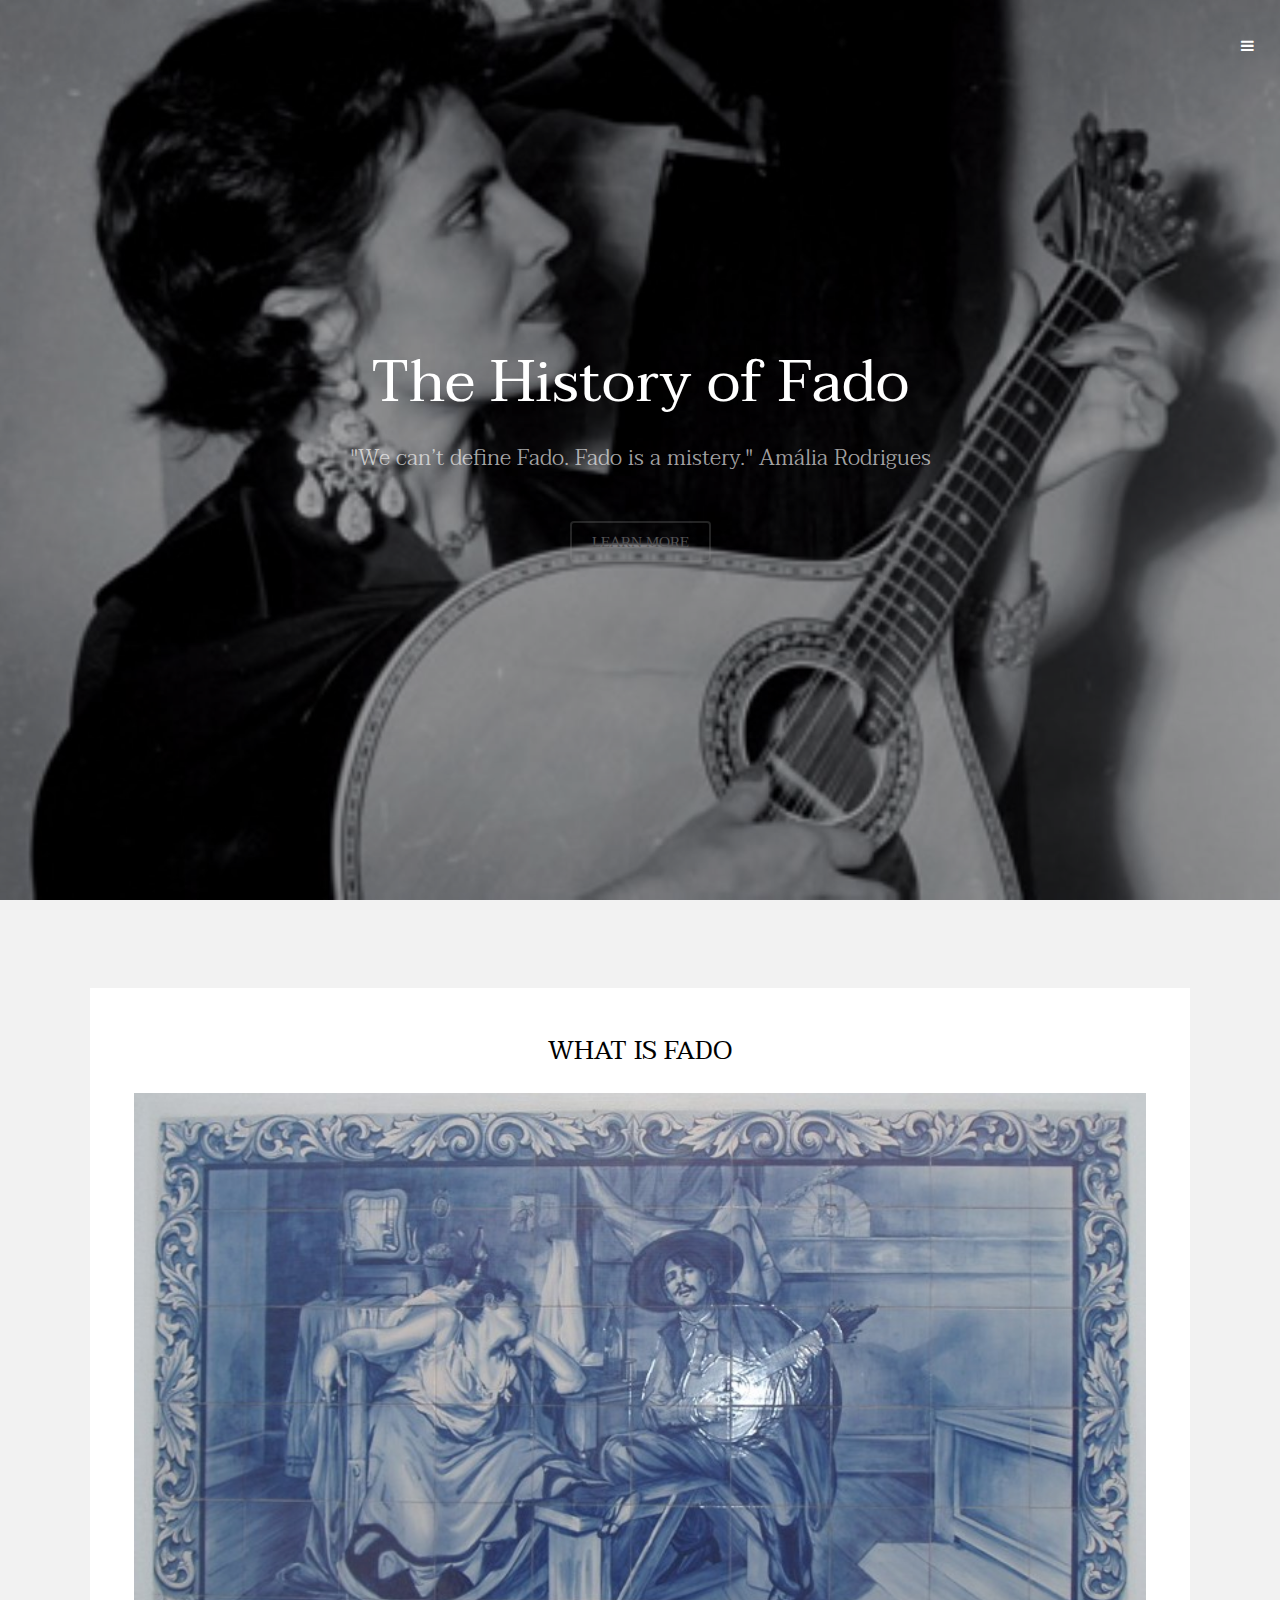
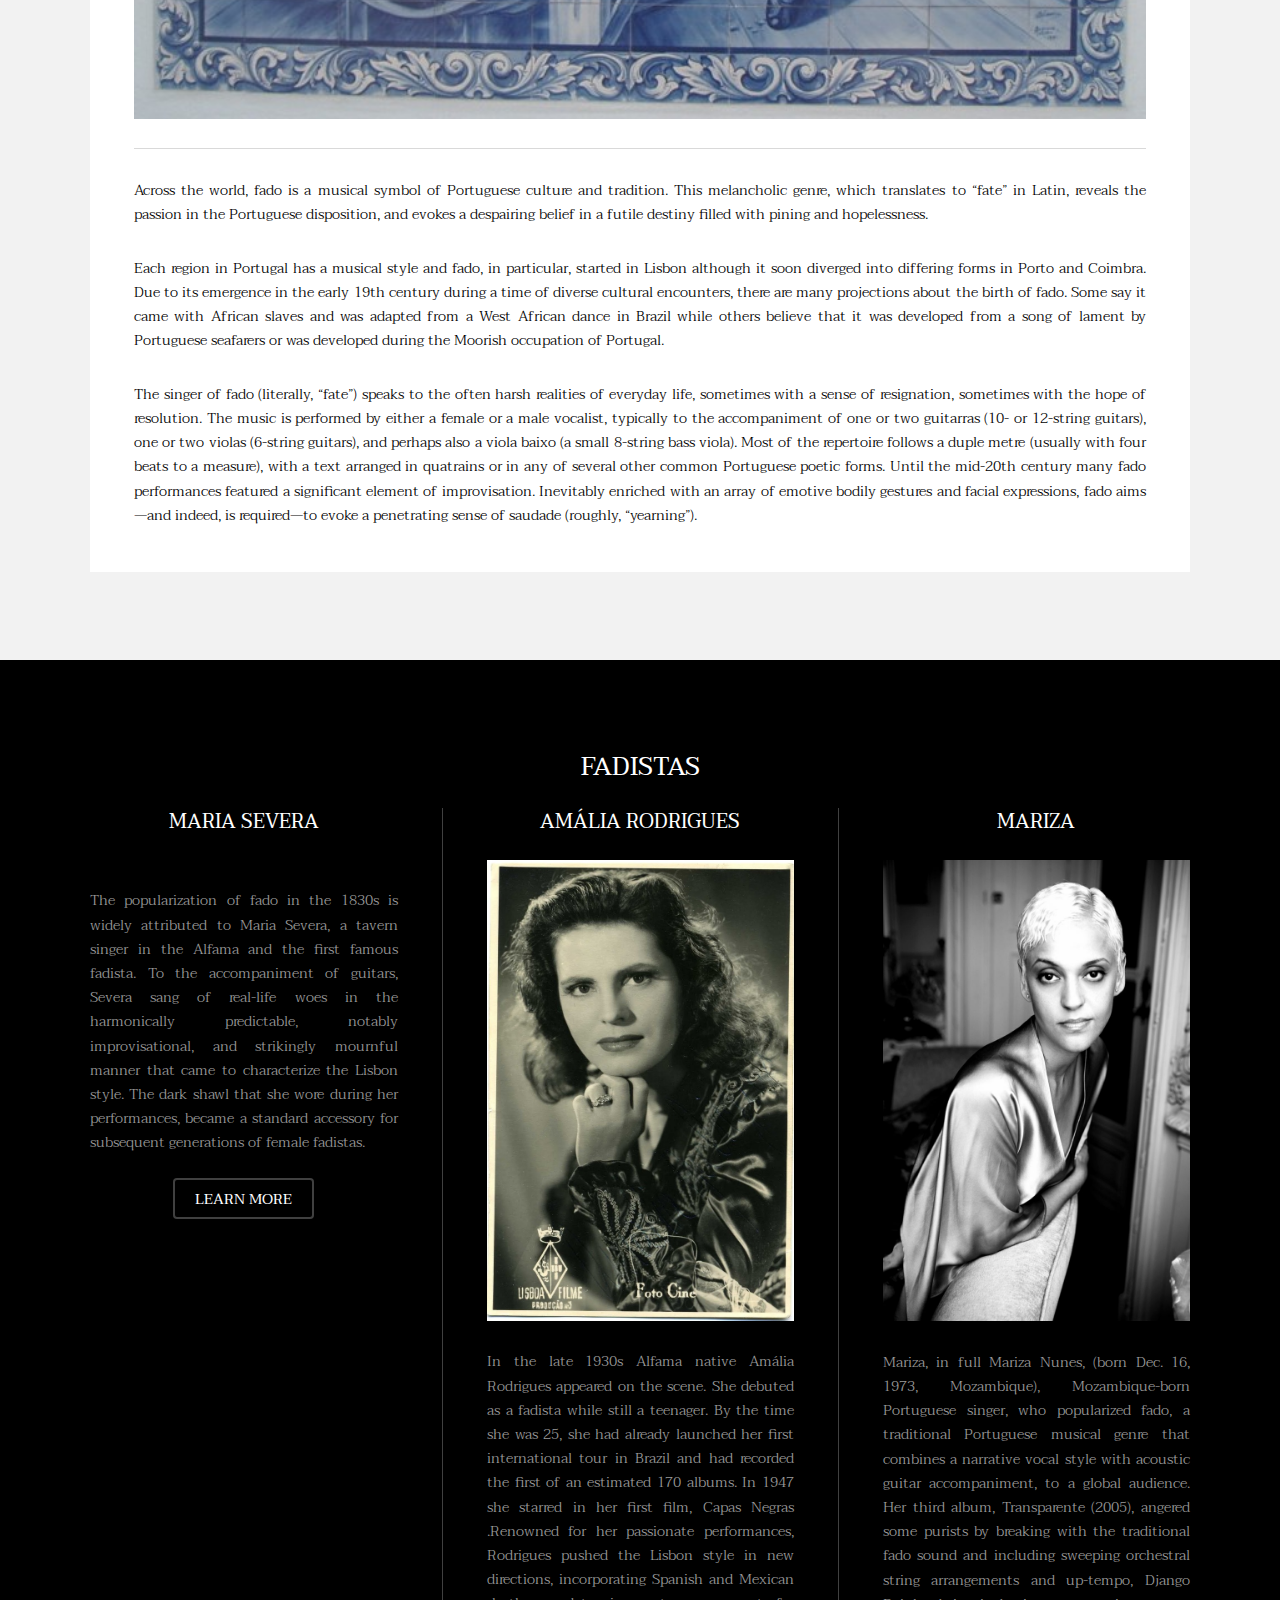
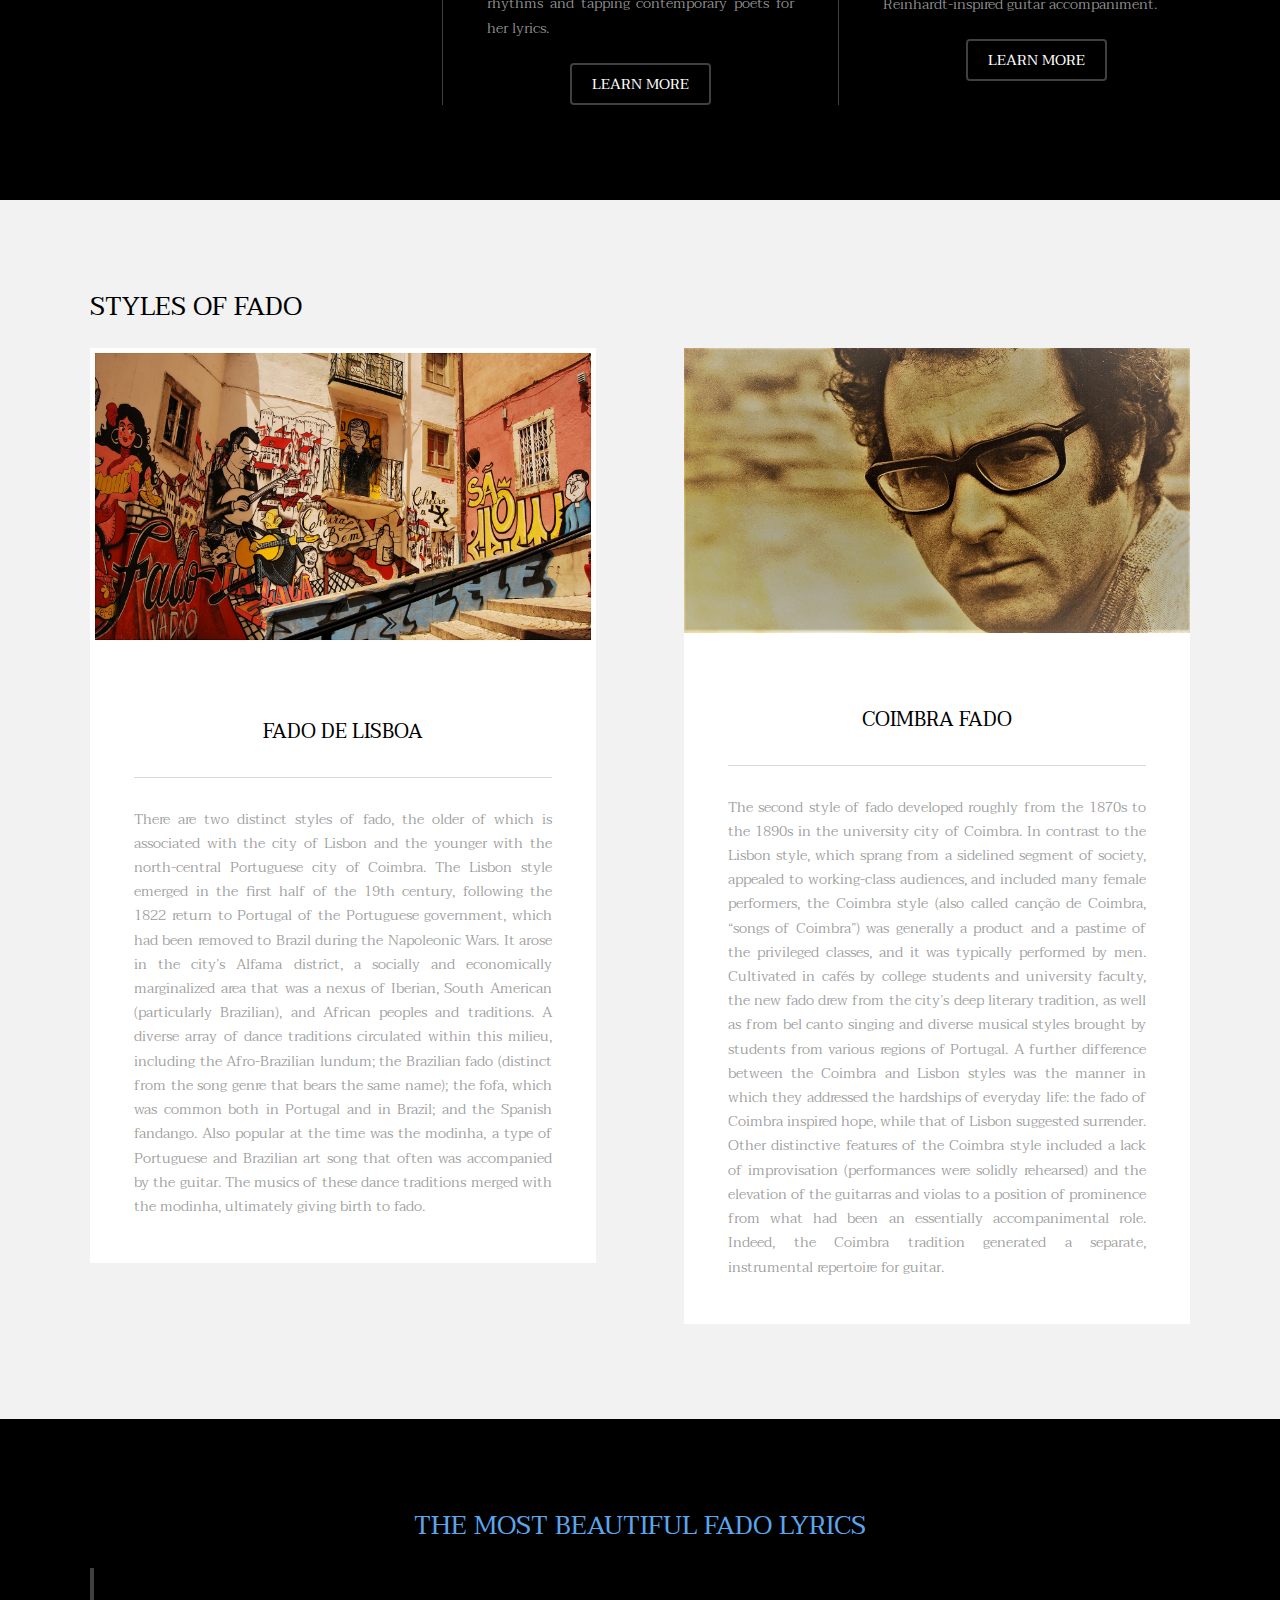
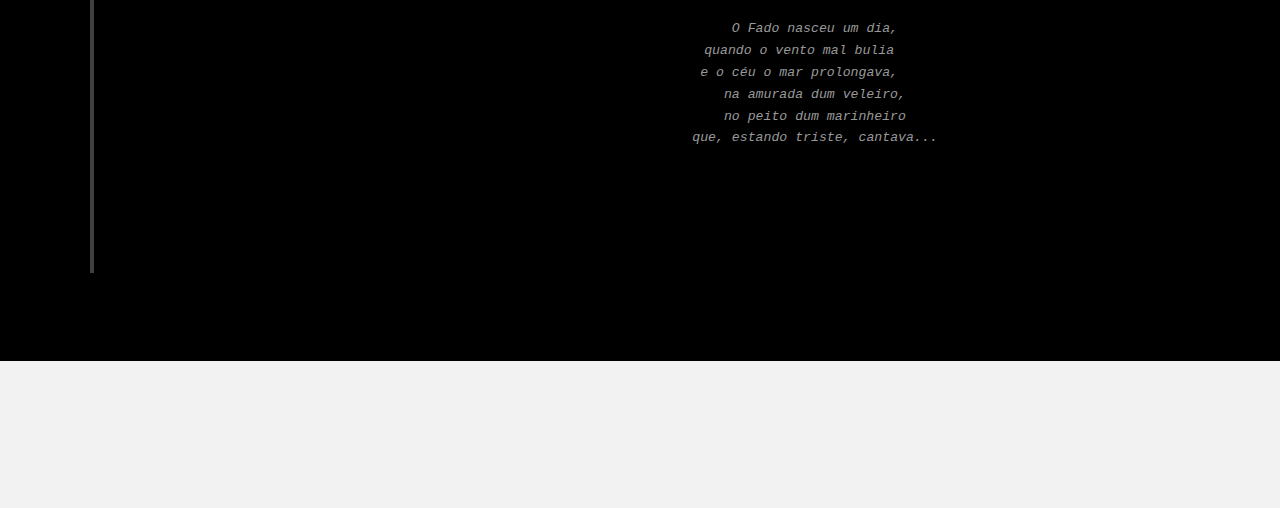
==== index.html @ ec0992b9 "prvi komit" ====
<!DOCTYPE HTML>
<!--
	Transitive by TEMPLATED
	templated.co @templatedco
	Released for free under the Creative Commons Attribution 3.0 license (templated.co/license)
-->
<html>

<head>
	<title>FADO</title>
	<meta charset="utf-8" />
	<meta name="viewport" content="width=device-width, initial-scale=1" />
	<link rel="stylesheet" href="assets/css/main.css" />
</head>

<body>

	<!-- Header -->
	<header id="header" class="alt">

		<a href="#menu" class="toggle">
			<span>Menu</span>
		</a>
	</header>

	<!-- Nav -->
	<nav id="menu">
		<ul class="links">
			<li>
				<a href="index.html">Home</a>
				<ul>
					<li>
						<a href="#one">What is Fado</a>
					</li>
					<li>
						<a href="#two">Fadistas</a>
					</li>
					<li>
						<a href="#three">Styles of Fado</a>
					</li>
					<li>
						<a href="#four">Fado lyrics</a>
					</li>
				</ul>
			</li>
			<li>
				<a href="generic.html">Fado Museum</a>
			</li>
			<li>
				<a href="elements.html">Films about fado</a>
			</li>
		</ul>
	</nav>

	<!-- Banner -->
	<!--
			To use a video as your background, set data-video to the name of your video without
			its extension (eg. images/banner). Your video must be available in both .mp4 and .webm
			formats to work correctly.
		-->
	<section id="banner" data-video="images/fado">
		<div class="inner">
			<h1>The History of Fado</h1>
			<p>"We can’t define Fado. Fado is a mistery." Amália Rodrigues
				<br />
			</p>
			<a href="#one" class="button alt">Learn More</a>
		</div>
	</section>

	<!-- One -->
	<section id="one" class="wrapper style2">
		<div class="inner">
			<div>
				<div class="box">

					<div class="content">
						<header class="align-center">
							<h2>What is fado</h2>

							<div class="image fit">
								<img src="images/plocica2.jpg" alt="" />
							</div>

						</header>
						<hr />
						<font color="black">
							<p align="justify"> Across the world, fado is a musical symbol of Portuguese culture and tradition. This melancholic genre, which translates
								to “fate” in Latin, reveals the passion in the Portuguese disposition, and evokes a despairing belief in a futile
								destiny filled with pining and hopelessness.</p>
							<p align="justify">Each region in Portugal has a musical style and fado, in particular, started in Lisbon although it soon diverged into
								differing forms in Porto and Coimbra. Due to its emergence in the early 19th century during a time of diverse cultural
								encounters, there are many projections about the birth of fado. Some say it came with African slaves and was adapted
								from a West African dance in Brazil while others believe that it was developed from a song of lament by Portuguese
								seafarers or was developed during the Moorish occupation of Portugal.</p>
							<p align="justify">The singer of fado (literally, “fate”) speaks to the often harsh realities of everyday life, sometimes with a sense
								of resignation, sometimes with the hope of resolution. The music is performed by either a female or a male vocalist,
								typically to the accompaniment of one or two guitarras (10- or 12-string guitars), one or two violas (6-string guitars),
								and perhaps also a viola baixo (a small 8-string bass viola). Most of the repertoire follows a duple metre (usually
								with four beats to a measure), with a text arranged in quatrains or in any of several other common Portuguese poetic
								forms. Until the mid-20th century many fado performances featured a significant element of improvisation. Inevitably
								enriched with an array of emotive bodily gestures and facial expressions, fado aims—and indeed, is required—to evoke
								a penetrating sense of saudade (roughly, “yearning”).</p>
						</font>
					</div>
				</div>
			</div>
		</div>
	</section>

	<!-- Two -->
	<section id="two" class="wrapper style3">
		<div class="inner">
			<header class="align-center">
				<div>
					<h2>Fadistas</h2>
				</div>
				<div id="flexgrid">


					<div>
						<header>
							<h3>Maria Severa</h3>
						</header>
						<div class="image fit">
							<img src="images/severa2.jpg" alt="" />
						</div>

						<p align="justify">The popularization of fado in the 1830s is widely attributed to Maria Severa, a tavern singer in the Alfama and the
							first famous fadista. To the accompaniment of guitars, Severa sang of real-life woes in the harmonically predictable,
							notably improvisational, and strikingly mournful manner that came to characterize the Lisbon style. The dark shawl
							that she wore during her performances, became a standard accessory for subsequent generations of female fadistas.</p>

						<ul class="actions">
							<li>
								<a href="https://en.wikipedia.org/wiki/Maria_Severa_Onofriana" class="button alt">Learn More</a>
							</li>
						</ul>
					</div>
					<div>
						<header>
							<h3>Amália Rodrigues</h3>
						</header>
						<div class="image fit">
							<img src="images/amalia2.jpg" alt="" />
						</div>
						<p align="justify"> In the late 1930s Alfama native Amália Rodrigues appeared on the scene. She debuted as a fadista while still a teenager.
							By the time she was 25, she had already launched her first international tour in Brazil and had recorded the first
							of an estimated 170 albums. In 1947 she starred in her first film, Capas Negras .Renowned for her passionate performances,
							Rodrigues pushed the Lisbon style in new directions, incorporating Spanish and Mexican rhythms and tapping contemporary
							poets for her lyrics. </p>
						<ul class="actions">
							<li>
								<a href="https://www.britannica.com/biography/Amalia-da-Piedade-Rebordao-Rodrigues" class="button alt">Learn More</a>
							</li>
						</ul>
					</div>
					<div>
						<header>
							<h3>Mariza</h3>
						</header>
						<div class="image fit">
							<img src="images/mariza4.jpg" alt="" />
						</div>
						<p align="justify">Mariza, in full Mariza Nunes, (born Dec. 16, 1973, Mozambique), Mozambique-born Portuguese singer, who popularized
							fado, a traditional Portuguese musical genre that combines a narrative vocal style with acoustic guitar accompaniment,
							to a global audience. Her third album, Transparente (2005), angered some purists by breaking with the traditional
							fado sound and including sweeping orchestral string arrangements and up-tempo, Django Reinhardt-inspired guitar accompaniment.
						</p>
						<ul class="actions">
							<li>
								<a href="https://www.britannica.com/biography/Mariza#ref961884" class="button alt">Learn More</a>
							</li>
						</ul>
					</div>
				</div>
		</div>
	</section>

	<!-- Three -->
	<section id="three" class="wrapper style2">
		<div class="inner">
				<header class="align-left">
						<div>
							<h2>Styles of Fado</h2>
						</div>
			<div class="grid-style">
					
				<div>
					<div class="box">
						<div class="image fit">
							<img src="images/alfama.jpg" alt="" />
						</div>
						<div class="content">
							<header class="align-center">
								<h3>Fado de Lisboa</h3>

							</header>
							<hr />
							<font color="black">
								<p align="justify"> There are two distinct styles of fado, the older of which is associated with the city of Lisbon and the younger with
									the north-central Portuguese city of Coimbra. The Lisbon style emerged in the first half of the 19th century, following
									the 1822 return to Portugal of the Portuguese government, which had been removed to Brazil during the Napoleonic
									Wars. It arose in the city’s Alfama district, a socially and economically marginalized area that was a nexus of
									Iberian, South American (particularly Brazilian), and African peoples and traditions. A diverse array of dance traditions
									circulated within this milieu, including the Afro-Brazilian lundum; the Brazilian fado (distinct from the song genre
									that bears the same name); the fofa, which was common both in Portugal and in Brazil; and the Spanish fandango.
									Also popular at the time was the modinha, a type of Portuguese and Brazilian art song that often was accompanied
									by the guitar. The musics of these dance traditions merged with the modinha, ultimately giving birth to fado.</p>
							</font>
						</div>
					</div>
				</div>

				<div>
					<div class="box">
						<div class="image fit">
							<img src="images/zeca.jpg" alt="" />
						</div>
						<div class="content">
							<header class="align-center">
								<h3>Coimbra fado</h3>

							</header>
							<hr />
							<font color="black">
								<p align="justify"> The second style of fado developed roughly from the 1870s to the 1890s in the university city of Coimbra. In contrast
									to the Lisbon style, which sprang from a sidelined segment of society, appealed to working-class audiences, and
									included many female performers, the Coimbra style (also called canção de Coimbra, “songs of Coimbra”) was generally
									a product and a pastime of the privileged classes, and it was typically performed by men. Cultivated in cafés by
									college students and university faculty, the new fado drew from the city’s deep literary tradition, as well as from
									bel canto singing and diverse musical styles brought by students from various regions of Portugal. A further difference
									between the Coimbra and Lisbon styles was the manner in which they addressed the hardships of everyday life: the
									fado of Coimbra inspired hope, while that of Lisbon suggested surrender. Other distinctive features of the Coimbra
									style included a lack of improvisation (performances were solidly rehearsed) and the elevation of the guitarras
									and violas to a position of prominence from what had been an essentially accompanimental role. Indeed, the Coimbra
									tradition generated a separate, instrumental repertoire for guitar.</p>
							</font>
						</div>
					</div>
				</div>

			</div>
		</div>
	</section>

	<!-- Four -->
	<section id="four" class="wrapper style3">
		<div class="inner">

			<header class="align-center">
				<h2>
					<a href="http://www.portaldofado.net/component/option,com_jmovies/Itemid,336/lang,en/">The most beautiful fado lyrics</a>
				</h2>
				<blockquote class="indentedverse">
					<pre>
				<p>     
					O Fado nasceu um dia,
				    quando o vento mal bulia
				    e o céu o mar prolongava,
					na amurada dum veleiro,
					no peito dum marinheiro
					que, estando triste, cantava...
				</p>
				</pre>
				</blockquote>
			</header>

		</div>
	</section>

	<!-- Footer -->
	<footer id="footer" class="wrapper">
		<div class="inner">


		</div>
	</footer>

	<!-- Scripts -->
	<script src="assets/js/jquery.min.js"></script>
	<script src="assets/js/jquery.scrolly.min.js"></script>
	<script src="assets/js/jquery.scrollex.min.js"></script>
	<script src="assets/js/skel.min.js"></script>
	<script src="assets/js/util.js"></script>
	<script src="assets/js/main.js"></script>

</body>

</html>
---- assets/css/main.css ----
@charset "UTF-8";
@import url(font-awesome.min.css);
@import url("https://fonts.googleapis.com/css?family=Taviraj:300,400,700,300i,400i,700i");

/*
	Transitive by TEMPLATED
	templated.co @templatedco
	Released for free under the Creative Commons Attribution 3.0 license (templated.co/license)
*/

/* Reset */

	html, body, div, span, applet, object, iframe, h1, h2, h3, h4, h5, h6, p, blockquote, pre, a, abbr, acronym, address, big, cite, code, del, dfn, em, img, ins, kbd, q, s, samp, small, strike, strong, sub, sup, tt, var, b, u, i, center, dl, dt, dd, ol, ul, li, fieldset, form, label, legend, table, caption, tbody, tfoot, thead, tr, th, td, article, aside, canvas, details, embed, figure, figcaption, footer, header, hgroup, menu, nav, output, ruby, section, summary, time, mark, audio, video {
		margin: 0;
		padding: 0;
		border: 0;
		font-size: 100%;
		font: inherit;
		vertical-align: baseline;
	}

	article, aside, details, figcaption, figure, footer, header, hgroup, menu, nav, section {
		display: block;
	}

	body {
		line-height: 1;
	}

	ol, ul {
		list-style: none;
	}

	blockquote, q {
		quotes: none;
	}

	blockquote:before, blockquote:after, q:before, q:after {
		content: '';
		content: none;
	}

	table {
		border-collapse: collapse;
		border-spacing: 0;
	}

	body {
		-webkit-text-size-adjust: none;
	}

/* Box Model */

	*, *:before, *:after {
		-moz-box-sizing: border-box;
		-webkit-box-sizing: border-box;
		box-sizing: border-box;
	}

/* Containers */

	.container {
		margin-left: auto;
		margin-right: auto;
	}

	.container.\31 25\25 {
		width: 100%;
		max-width: 100rem;
		min-width: 80rem;
	}

	.container.\37 5\25 {
		width: 60rem;
	}

	.container.\35 0\25 {
		width: 40rem;
	}

	.container.\32 5\25 {
		width: 20rem;
	}

	.container {
		width: 80rem;
	}

	@media screen and (max-width: 1680px) {

		.container.\31 25\25 {
			width: 100%;
			max-width: 100rem;
			min-width: 80rem;
		}

		.container.\37 5\25 {
			width: 60rem;
		}

		.container.\35 0\25 {
			width: 40rem;
		}

		.container.\32 5\25 {
			width: 20rem;
		}

		.container {
			width: 80rem;
		}

	}

	@media screen and (max-width: 1280px) {

		.container.\31 25\25 {
			width: 100%;
			max-width: 81.25rem;
			min-width: 65rem;
		}

		.container.\37 5\25 {
			width: 48.75rem;
		}

		.container.\35 0\25 {
			width: 32.5rem;
		}

		.container.\32 5\25 {
			width: 16.25rem;
		}

		.container {
			width: 65rem;
		}

	}

	@media screen and (max-width: 980px) {

		.container.\31 25\25 {
			width: 100%;
			max-width: 112.5%;
			min-width: 90%;
		}

		.container.\37 5\25 {
			width: 67.5%;
		}

		.container.\35 0\25 {
			width: 45%;
		}

		.container.\32 5\25 {
			width: 22.5%;
		}

		.container {
			width: 90%;
		}

	}

	@media screen and (max-width: 736px) {

		.container.\31 25\25 {
			width: 100%;
			max-width: 112.5%;
			min-width: 90%;
		}

		.container.\37 5\25 {
			width: 67.5%;
		}

		.container.\35 0\25 {
			width: 45%;
		}

		.container.\32 5\25 {
			width: 22.5%;
		}

		.container {
			width: 90% !important;
		}

	}

	@media screen and (max-width: 480px) {

		.container.\31 25\25 {
			width: 100%;
			max-width: 112.5%;
			min-width: 90%;
		}

		.container.\37 5\25 {
			width: 67.5%;
		}

		.container.\35 0\25 {
			width: 45%;
		}

		.container.\32 5\25 {
			width: 22.5%;
		}

		.container {
			width: 90% !important;
		}

	}

/* Grid */

	.row {
		border-bottom: solid 1px transparent;
		-moz-box-sizing: border-box;
		-webkit-box-sizing: border-box;
		box-sizing: border-box;
	}

	.row > * {
		float: left;
		-moz-box-sizing: border-box;
		-webkit-box-sizing: border-box;
		box-sizing: border-box;
	}

	.row:after, .row:before {
		content: '';
		display: block;
		clear: both;
		height: 0;
	}

	.row.uniform > * > :first-child {
		margin-top: 0;
	}

	.row.uniform > * > :last-child {
		margin-bottom: 0;
	}

	.row.\30 \25 > * {
		padding: 0 0 0 0rem;
	}

	.row.\30 \25 {
		margin: 0 0 -1px 0rem;
	}

	.row.uniform.\30 \25 > * {
		padding: 0rem 0 0 0rem;
	}

	.row.uniform.\30 \25 {
		margin: 0rem 0 -1px 0rem;
	}

	.row > * {
		padding: 0 0 0 2rem;
	}

	.row {
		margin: 0 0 -1px -2rem;
	}

	.row.uniform > * {
		padding: 2rem 0 0 2rem;
	}

	.row.uniform {
		margin: -2rem 0 -1px -2rem;
	}

	.row.\32 00\25 > * {
		padding: 0 0 0 4rem;
	}

	.row.\32 00\25 {
		margin: 0 0 -1px -4rem;
	}

	.row.uniform.\32 00\25 > * {
		padding: 4rem 0 0 4rem;
	}

	.row.uniform.\32 00\25 {
		margin: -4rem 0 -1px -4rem;
	}

	.row.\31 50\25 > * {
		padding: 0 0 0 3rem;
	}

	.row.\31 50\25 {
		margin: 0 0 -1px -3rem;
	}

	.row.uniform.\31 50\25 > * {
		padding: 3rem 0 0 3rem;
	}

	.row.uniform.\31 50\25 {
		margin: -3rem 0 -1px -3rem;
	}

	.row.\35 0\25 > * {
		padding: 0 0 0 1rem;
	}

	.row.\35 0\25 {
		margin: 0 0 -1px -1rem;
	}

	.row.uniform.\35 0\25 > * {
		padding: 1rem 0 0 1rem;
	}

	.row.uniform.\35 0\25 {
		margin: -1rem 0 -1px -1rem;
	}

	.row.\32 5\25 > * {
		padding: 0 0 0 0.5rem;
	}

	.row.\32 5\25 {
		margin: 0 0 -1px -0.5rem;
	}

	.row.uniform.\32 5\25 > * {
		padding: 0.5rem 0 0 0.5rem;
	}

	.row.uniform.\32 5\25 {
		margin: -0.5rem 0 -1px -0.5rem;
	}

	.\31 2u, .\31 2u\24 {
		width: 100%;
		clear: none;
		margin-left: 0;
	}

	.\31 1u, .\31 1u\24 {
		width: 91.6666666667%;
		clear: none;
		margin-left: 0;
	}

	.\31 0u, .\31 0u\24 {
		width: 83.3333333333%;
		clear: none;
		margin-left: 0;
	}

	.\39 u, .\39 u\24 {
		width: 75%;
		clear: none;
		margin-left: 0;
	}

	.\38 u, .\38 u\24 {
		width: 66.6666666667%;
		clear: none;
		margin-left: 0;
	}

	.\37 u, .\37 u\24 {
		width: 58.3333333333%;
		clear: none;
		margin-left: 0;
	}

	.\36 u, .\36 u\24 {
		width: 50%;
		clear: none;
		margin-left: 0;
	}

	.\35 u, .\35 u\24 {
		width: 41.6666666667%;
		clear: none;
		margin-left: 0;
	}

	.\34 u, .\34 u\24 {
		width: 33.3333333333%;
		clear: none;
		margin-left: 0;
	}

	.\33 u, .\33 u\24 {
		width: 25%;
		clear: none;
		margin-left: 0;
	}

	.\32 u, .\32 u\24 {
		width: 16.6666666667%;
		clear: none;
		margin-left: 0;
	}

	.\31 u, .\31 u\24 {
		width: 8.3333333333%;
		clear: none;
		margin-left: 0;
	}

	.\31 2u\24 + *,
	.\31 1u\24 + *,
	.\31 0u\24 + *,
	.\39 u\24 + *,
	.\38 u\24 + *,
	.\37 u\24 + *,
	.\36 u\24 + *,
	.\35 u\24 + *,
	.\34 u\24 + *,
	.\33 u\24 + *,
	.\32 u\24 + *,
	.\31 u\24 + * {
		clear: left;
	}

	.\-11u {
		margin-left: 91.66667%;
	}

	.\-10u {
		margin-left: 83.33333%;
	}

	.\-9u {
		margin-left: 75%;
	}

	.\-8u {
		margin-left: 66.66667%;
	}

	.\-7u {
		margin-left: 58.33333%;
	}

	.\-6u {
		margin-left: 50%;
	}

	.\-5u {
		margin-left: 41.66667%;
	}

	.\-4u {
		margin-left: 33.33333%;
	}

	.\-3u {
		margin-left: 25%;
	}

	.\-2u {
		margin-left: 16.66667%;
	}

	.\-1u {
		margin-left: 8.33333%;
	}

	@media screen and (max-width: 1680px) {

		.row > * {
			padding: 0 0 0 2rem;
		}

		.row {
			margin: 0 0 -1px -2rem;
		}

		.row.uniform > * {
			padding: 2rem 0 0 2rem;
		}

		.row.uniform {
			margin: -2rem 0 -1px -2rem;
		}

		.row.\32 00\25 > * {
			padding: 0 0 0 4rem;
		}

		.row.\32 00\25 {
			margin: 0 0 -1px -4rem;
		}

		.row.uniform.\32 00\25 > * {
			padding: 4rem 0 0 4rem;
		}

		.row.uniform.\32 00\25 {
			margin: -4rem 0 -1px -4rem;
		}

		.row.\31 50\25 > * {
			padding: 0 0 0 3rem;
		}

		.row.\31 50\25 {
			margin: 0 0 -1px -3rem;
		}

		.row.uniform.\31 50\25 > * {
			padding: 3rem 0 0 3rem;
		}

		.row.uniform.\31 50\25 {
			margin: -3rem 0 -1px -3rem;
		}

		.row.\35 0\25 > * {
			padding: 0 0 0 1rem;
		}

		.row.\35 0\25 {
			margin: 0 0 -1px -1rem;
		}

		.row.uniform.\35 0\25 > * {
			padding: 1rem 0 0 1rem;
		}

		.row.uniform.\35 0\25 {
			margin: -1rem 0 -1px -1rem;
		}

		.row.\32 5\25 > * {
			padding: 0 0 0 0.5rem;
		}

		.row.\32 5\25 {
			margin: 0 0 -1px -0.5rem;
		}

		.row.uniform.\32 5\25 > * {
			padding: 0.5rem 0 0 0.5rem;
		}

		.row.uniform.\32 5\25 {
			margin: -0.5rem 0 -1px -0.5rem;
		}

		.\31 2u\28xlarge\29, .\31 2u\24\28xlarge\29 {
			width: 100%;
			clear: none;
			margin-left: 0;
		}

		.\31 1u\28xlarge\29, .\31 1u\24\28xlarge\29 {
			width: 91.6666666667%;
			clear: none;
			margin-left: 0;
		}

		.\31 0u\28xlarge\29, .\31 0u\24\28xlarge\29 {
			width: 83.3333333333%;
			clear: none;
			margin-left: 0;
		}

		.\39 u\28xlarge\29, .\39 u\24\28xlarge\29 {
			width: 75%;
			clear: none;
			margin-left: 0;
		}

		.\38 u\28xlarge\29, .\38 u\24\28xlarge\29 {
			width: 66.6666666667%;
			clear: none;
			margin-left: 0;
		}

		.\37 u\28xlarge\29, .\37 u\24\28xlarge\29 {
			width: 58.3333333333%;
			clear: none;
			margin-left: 0;
		}

		.\36 u\28xlarge\29, .\36 u\24\28xlarge\29 {
			width: 50%;
			clear: none;
			margin-left: 0;
		}

		.\35 u\28xlarge\29, .\35 u\24\28xlarge\29 {
			width: 41.6666666667%;
			clear: none;
			margin-left: 0;
		}

		.\34 u\28xlarge\29, .\34 u\24\28xlarge\29 {
			width: 33.3333333333%;
			clear: none;
			margin-left: 0;
		}

		.\33 u\28xlarge\29, .\33 u\24\28xlarge\29 {
			width: 25%;
			clear: none;
			margin-left: 0;
		}

		.\32 u\28xlarge\29, .\32 u\24\28xlarge\29 {
			width: 16.6666666667%;
			clear: none;
			margin-left: 0;
		}

		.\31 u\28xlarge\29, .\31 u\24\28xlarge\29 {
			width: 8.3333333333%;
			clear: none;
			margin-left: 0;
		}

		.\31 2u\24\28xlarge\29 + *,
		.\31 1u\24\28xlarge\29 + *,
		.\31 0u\24\28xlarge\29 + *,
		.\39 u\24\28xlarge\29 + *,
		.\38 u\24\28xlarge\29 + *,
		.\37 u\24\28xlarge\29 + *,
		.\36 u\24\28xlarge\29 + *,
		.\35 u\24\28xlarge\29 + *,
		.\34 u\24\28xlarge\29 + *,
		.\33 u\24\28xlarge\29 + *,
		.\32 u\24\28xlarge\29 + *,
		.\31 u\24\28xlarge\29 + * {
			clear: left;
		}

		.\-11u\28xlarge\29 {
			margin-left: 91.66667%;
		}

		.\-10u\28xlarge\29 {
			margin-left: 83.33333%;
		}

		.\-9u\28xlarge\29 {
			margin-left: 75%;
		}

		.\-8u\28xlarge\29 {
			margin-left: 66.66667%;
		}

		.\-7u\28xlarge\29 {
			margin-left: 58.33333%;
		}

		.\-6u\28xlarge\29 {
			margin-left: 50%;
		}

		.\-5u\28xlarge\29 {
			margin-left: 41.66667%;
		}

		.\-4u\28xlarge\29 {
			margin-left: 33.33333%;
		}

		.\-3u\28xlarge\29 {
			margin-left: 25%;
		}

		.\-2u\28xlarge\29 {
			margin-left: 16.66667%;
		}

		.\-1u\28xlarge\29 {
			margin-left: 8.33333%;
		}

	}

	@media screen and (max-width: 1280px) {

		.row > * {
			padding: 0 0 0 1.5rem;
		}

		.row {
			margin: 0 0 -1px -1.5rem;
		}

		.row.uniform > * {
			padding: 1.5rem 0 0 1.5rem;
		}

		.row.uniform {
			margin: -1.5rem 0 -1px -1.5rem;
		}

		.row.\32 00\25 > * {
			padding: 0 0 0 3rem;
		}

		.row.\32 00\25 {
			margin: 0 0 -1px -3rem;
		}

		.row.uniform.\32 00\25 > * {
			padding: 3rem 0 0 3rem;
		}

		.row.uniform.\32 00\25 {
			margin: -3rem 0 -1px -3rem;
		}

		.row.\31 50\25 > * {
			padding: 0 0 0 2.25rem;
		}

		.row.\31 50\25 {
			margin: 0 0 -1px -2.25rem;
		}

		.row.uniform.\31 50\25 > * {
			padding: 2.25rem 0 0 2.25rem;
		}

		.row.uniform.\31 50\25 {
			margin: -2.25rem 0 -1px -2.25rem;
		}

		.row.\35 0\25 > * {
			padding: 0 0 0 0.75rem;
		}

		.row.\35 0\25 {
			margin: 0 0 -1px -0.75rem;
		}

		.row.uniform.\35 0\25 > * {
			padding: 0.75rem 0 0 0.75rem;
		}

		.row.uniform.\35 0\25 {
			margin: -0.75rem 0 -1px -0.75rem;
		}

		.row.\32 5\25 > * {
			padding: 0 0 0 0.375rem;
		}

		.row.\32 5\25 {
			margin: 0 0 -1px -0.375rem;
		}

		.row.uniform.\32 5\25 > * {
			padding: 0.375rem 0 0 0.375rem;
		}

		.row.uniform.\32 5\25 {
			margin: -0.375rem 0 -1px -0.375rem;
		}

		.\31 2u\28large\29, .\31 2u\24\28large\29 {
			width: 100%;
			clear: none;
			margin-left: 0;
		}

		.\31 1u\28large\29, .\31 1u\24\28large\29 {
			width: 91.6666666667%;
			clear: none;
			margin-left: 0;
		}

		.\31 0u\28large\29, .\31 0u\24\28large\29 {
			width: 83.3333333333%;
			clear: none;
			margin-left: 0;
		}

		.\39 u\28large\29, .\39 u\24\28large\29 {
			width: 75%;
			clear: none;
			margin-left: 0;
		}

		.\38 u\28large\29, .\38 u\24\28large\29 {
			width: 66.6666666667%;
			clear: none;
			margin-left: 0;
		}

		.\37 u\28large\29, .\37 u\24\28large\29 {
			width: 58.3333333333%;
			clear: none;
			margin-left: 0;
		}

		.\36 u\28large\29, .\36 u\24\28large\29 {
			width: 50%;
			clear: none;
			margin-left: 0;
		}

		.\35 u\28large\29, .\35 u\24\28large\29 {
			width: 41.6666666667%;
			clear: none;
			margin-left: 0;
		}

		.\34 u\28large\29, .\34 u\24\28large\29 {
			width: 33.3333333333%;
			clear: none;
			margin-left: 0;
		}

		.\33 u\28large\29, .\33 u\24\28large\29 {
			width: 25%;
			clear: none;
			margin-left: 0;
		}

		.\32 u\28large\29, .\32 u\24\28large\29 {
			width: 16.6666666667%;
			clear: none;
			margin-left: 0;
		}

		.\31 u\28large\29, .\31 u\24\28large\29 {
			width: 8.3333333333%;
			clear: none;
			margin-left: 0;
		}

		.\31 2u\24\28large\29 + *,
		.\31 1u\24\28large\29 + *,
		.\31 0u\24\28large\29 + *,
		.\39 u\24\28large\29 + *,
		.\38 u\24\28large\29 + *,
		.\37 u\24\28large\29 + *,
		.\36 u\24\28large\29 + *,
		.\35 u\24\28large\29 + *,
		.\34 u\24\28large\29 + *,
		.\33 u\24\28large\29 + *,
		.\32 u\24\28large\29 + *,
		.\31 u\24\28large\29 + * {
			clear: left;
		}

		.\-11u\28large\29 {
			margin-left: 91.66667%;
		}

		.\-10u\28large\29 {
			margin-left: 83.33333%;
		}

		.\-9u\28large\29 {
			margin-left: 75%;
		}

		.\-8u\28large\29 {
			margin-left: 66.66667%;
		}

		.\-7u\28large\29 {
			margin-left: 58.33333%;
		}

		.\-6u\28large\29 {
			margin-left: 50%;
		}

		.\-5u\28large\29 {
			margin-left: 41.66667%;
		}

		.\-4u\28large\29 {
			margin-left: 33.33333%;
		}

		.\-3u\28large\29 {
			margin-left: 25%;
		}

		.\-2u\28large\29 {
			margin-left: 16.66667%;
		}

		.\-1u\28large\29 {
			margin-left: 8.33333%;
		}

	}

	@media screen and (max-width: 980px) {

		.row > * {
			padding: 0 0 0 1.5rem;
		}

		.row {
			margin: 0 0 -1px -1.5rem;
		}

		.row.uniform > * {
			padding: 1.5rem 0 0 1.5rem;
		}

		.row.uniform {
			margin: -1.5rem 0 -1px -1.5rem;
		}

		.row.\32 00\25 > * {
			padding: 0 0 0 3rem;
		}

		.row.\32 00\25 {
			margin: 0 0 -1px -3rem;
		}

		.row.uniform.\32 00\25 > * {
			padding: 3rem 0 0 3rem;
		}

		.row.uniform.\32 00\25 {
			margin: -3rem 0 -1px -3rem;
		}

		.row.\31 50\25 > * {
			padding: 0 0 0 2.25rem;
		}

		.row.\31 50\25 {
			margin: 0 0 -1px -2.25rem;
		}

		.row.uniform.\31 50\25 > * {
			padding: 2.25rem 0 0 2.25rem;
		}

		.row.uniform.\31 50\25 {
			margin: -2.25rem 0 -1px -2.25rem;
		}

		.row.\35 0\25 > * {
			padding: 0 0 0 0.75rem;
		}

		.row.\35 0\25 {
			margin: 0 0 -1px -0.75rem;
		}

		.row.uniform.\35 0\25 > * {
			padding: 0.75rem 0 0 0.75rem;
		}

		.row.uniform.\35 0\25 {
			margin: -0.75rem 0 -1px -0.75rem;
		}

		.row.\32 5\25 > * {
			padding: 0 0 0 0.375rem;
		}

		.row.\32 5\25 {
			margin: 0 0 -1px -0.375rem;
		}

		.row.uniform.\32 5\25 > * {
			padding: 0.375rem 0 0 0.375rem;
		}

		.row.uniform.\32 5\25 {
			margin: -0.375rem 0 -1px -0.375rem;
		}

		.\31 2u\28medium\29, .\31 2u\24\28medium\29 {
			width: 100%;
			clear: none;
			margin-left: 0;
		}

		.\31 1u\28medium\29, .\31 1u\24\28medium\29 {
			width: 91.6666666667%;
			clear: none;
			margin-left: 0;
		}

		.\31 0u\28medium\29, .\31 0u\24\28medium\29 {
			width: 83.3333333333%;
			clear: none;
			margin-left: 0;
		}

		.\39 u\28medium\29, .\39 u\24\28medium\29 {
			width: 75%;
			clear: none;
			margin-left: 0;
		}

		.\38 u\28medium\29, .\38 u\24\28medium\29 {
			width: 66.6666666667%;
			clear: none;
			margin-left: 0;
		}

		.\37 u\28medium\29, .\37 u\24\28medium\29 {
			width: 58.3333333333%;
			clear: none;
			margin-left: 0;
		}

		.\36 u\28medium\29, .\36 u\24\28medium\29 {
			width: 50%;
			clear: none;
			margin-left: 0;
		}

		.\35 u\28medium\29, .\35 u\24\28medium\29 {
			width: 41.6666666667%;
			clear: none;
			margin-left: 0;
		}

		.\34 u\28medium\29, .\34 u\24\28medium\29 {
			width: 33.3333333333%;
			clear: none;
			margin-left: 0;
		}

		.\33 u\28medium\29, .\33 u\24\28medium\29 {
			width: 25%;
			clear: none;
			margin-left: 0;
		}

		.\32 u\28medium\29, .\32 u\24\28medium\29 {
			width: 16.6666666667%;
			clear: none;
			margin-left: 0;
		}

		.\31 u\28medium\29, .\31 u\24\28medium\29 {
			width: 8.3333333333%;
			clear: none;
			margin-left: 0;
		}

		.\31 2u\24\28medium\29 + *,
		.\31 1u\24\28medium\29 + *,
		.\31 0u\24\28medium\29 + *,
		.\39 u\24\28medium\29 + *,
		.\38 u\24\28medium\29 + *,
		.\37 u\24\28medium\29 + *,
		.\36 u\24\28medium\29 + *,
		.\35 u\24\28medium\29 + *,
		.\34 u\24\28medium\29 + *,
		.\33 u\24\28medium\29 + *,
		.\32 u\24\28medium\29 + *,
		.\31 u\24\28medium\29 + * {
			clear: left;
		}

		.\-11u\28medium\29 {
			margin-left: 91.66667%;
		}

		.\-10u\28medium\29 {
			margin-left: 83.33333%;
		}

		.\-9u\28medium\29 {
			margin-left: 75%;
		}

		.\-8u\28medium\29 {
			margin-left: 66.66667%;
		}

		.\-7u\28medium\29 {
			margin-left: 58.33333%;
		}

		.\-6u\28medium\29 {
			margin-left: 50%;
		}

		.\-5u\28medium\29 {
			margin-left: 41.66667%;
		}

		.\-4u\28medium\29 {
			margin-left: 33.33333%;
		}

		.\-3u\28medium\29 {
			margin-left: 25%;
		}

		.\-2u\28medium\29 {
			margin-left: 16.66667%;
		}

		.\-1u\28medium\29 {
			margin-left: 8.33333%;
		}

	}

	@media screen and (max-width: 736px) {

		.row > * {
			padding: 0 0 0 1.25rem;
		}

		.row {
			margin: 0 0 -1px -1.25rem;
		}

		.row.uniform > * {
			padding: 1.25rem 0 0 1.25rem;
		}

		.row.uniform {
			margin: -1.25rem 0 -1px -1.25rem;
		}

		.row.\32 00\25 > * {
			padding: 0 0 0 2.5rem;
		}

		.row.\32 00\25 {
			margin: 0 0 -1px -2.5rem;
		}

		.row.uniform.\32 00\25 > * {
			padding: 2.5rem 0 0 2.5rem;
		}

		.row.uniform.\32 00\25 {
			margin: -2.5rem 0 -1px -2.5rem;
		}

		.row.\31 50\25 > * {
			padding: 0 0 0 1.875rem;
		}

		.row.\31 50\25 {
			margin: 0 0 -1px -1.875rem;
		}

		.row.uniform.\31 50\25 > * {
			padding: 1.875rem 0 0 1.875rem;
		}

		.row.uniform.\31 50\25 {
			margin: -1.875rem 0 -1px -1.875rem;
		}

		.row.\35 0\25 > * {
			padding: 0 0 0 0.625rem;
		}

		.row.\35 0\25 {
			margin: 0 0 -1px -0.625rem;
		}

		.row.uniform.\35 0\25 > * {
			padding: 0.625rem 0 0 0.625rem;
		}

		.row.uniform.\35 0\25 {
			margin: -0.625rem 0 -1px -0.625rem;
		}

		.row.\32 5\25 > * {
			padding: 0 0 0 0.3125rem;
		}

		.row.\32 5\25 {
			margin: 0 0 -1px -0.3125rem;
		}

		.row.uniform.\32 5\25 > * {
			padding: 0.3125rem 0 0 0.3125rem;
		}

		.row.uniform.\32 5\25 {
			margin: -0.3125rem 0 -1px -0.3125rem;
		}

		.\31 2u\28small\29, .\31 2u\24\28small\29 {
			width: 100%;
			clear: none;
			margin-left: 0;
		}

		.\31 1u\28small\29, .\31 1u\24\28small\29 {
			width: 91.6666666667%;
			clear: none;
			margin-left: 0;
		}

		.\31 0u\28small\29, .\31 0u\24\28small\29 {
			width: 83.3333333333%;
			clear: none;
			margin-left: 0;
		}

		.\39 u\28small\29, .\39 u\24\28small\29 {
			width: 75%;
			clear: none;
			margin-left: 0;
		}

		.\38 u\28small\29, .\38 u\24\28small\29 {
			width: 66.6666666667%;
			clear: none;
			margin-left: 0;
		}

		.\37 u\28small\29, .\37 u\24\28small\29 {
			width: 58.3333333333%;
			clear: none;
			margin-left: 0;
		}

		.\36 u\28small\29, .\36 u\24\28small\29 {
			width: 50%;
			clear: none;
			margin-left: 0;
		}

		.\35 u\28small\29, .\35 u\24\28small\29 {
			width: 41.6666666667%;
			clear: none;
			margin-left: 0;
		}

		.\34 u\28small\29, .\34 u\24\28small\29 {
			width: 33.3333333333%;
			clear: none;
			margin-left: 0;
		}

		.\33 u\28small\29, .\33 u\24\28small\29 {
			width: 25%;
			clear: none;
			margin-left: 0;
		}

		.\32 u\28small\29, .\32 u\24\28small\29 {
			width: 16.6666666667%;
			clear: none;
			margin-left: 0;
		}

		.\31 u\28small\29, .\31 u\24\28small\29 {
			width: 8.3333333333%;
			clear: none;
			margin-left: 0;
		}

		.\31 2u\24\28small\29 + *,
		.\31 1u\24\28small\29 + *,
		.\31 0u\24\28small\29 + *,
		.\39 u\24\28small\29 + *,
		.\38 u\24\28small\29 + *,
		.\37 u\24\28small\29 + *,
		.\36 u\24\28small\29 + *,
		.\35 u\24\28small\29 + *,
		.\34 u\24\28small\29 + *,
		.\33 u\24\28small\29 + *,
		.\32 u\24\28small\29 + *,
		.\31 u\24\28small\29 + * {
			clear: left;
		}

		.\-11u\28small\29 {
			margin-left: 91.66667%;
		}

		.\-10u\28small\29 {
			margin-left: 83.33333%;
		}

		.\-9u\28small\29 {
			margin-left: 75%;
		}

		.\-8u\28small\29 {
			margin-left: 66.66667%;
		}

		.\-7u\28small\29 {
			margin-left: 58.33333%;
		}

		.\-6u\28small\29 {
			margin-left: 50%;
		}

		.\-5u\28small\29 {
			margin-left: 41.66667%;
		}

		.\-4u\28small\29 {
			margin-left: 33.33333%;
		}

		.\-3u\28small\29 {
			margin-left: 25%;
		}

		.\-2u\28small\29 {
			margin-left: 16.66667%;
		}

		.\-1u\28small\29 {
			margin-left: 8.33333%;
		}

	}

	@media screen and (max-width: 480px) {

		.row > * {
			padding: 0 0 0 1.25rem;
		}

		.row {
			margin: 0 0 -1px -1.25rem;
		}

		.row.uniform > * {
			padding: 1.25rem 0 0 1.25rem;
		}

		.row.uniform {
			margin: -1.25rem 0 -1px -1.25rem;
		}

		.row.\32 00\25 > * {
			padding: 0 0 0 2.5rem;
		}

		.row.\32 00\25 {
			margin: 0 0 -1px -2.5rem;
		}

		.row.uniform.\32 00\25 > * {
			padding: 2.5rem 0 0 2.5rem;
		}

		.row.uniform.\32 00\25 {
			margin: -2.5rem 0 -1px -2.5rem;
		}

		.row.\31 50\25 > * {
			padding: 0 0 0 1.875rem;
		}

		.row.\31 50\25 {
			margin: 0 0 -1px -1.875rem;
		}

		.row.uniform.\31 50\25 > * {
			padding: 1.875rem 0 0 1.875rem;
		}

		.row.uniform.\31 50\25 {
			margin: -1.875rem 0 -1px -1.875rem;
		}

		.row.\35 0\25 > * {
			padding: 0 0 0 0.625rem;
		}

		.row.\35 0\25 {
			margin: 0 0 -1px -0.625rem;
		}

		.row.uniform.\35 0\25 > * {
			padding: 0.625rem 0 0 0.625rem;
		}

		.row.uniform.\35 0\25 {
			margin: -0.625rem 0 -1px -0.625rem;
		}

		.row.\32 5\25 > * {
			padding: 0 0 0 0.3125rem;
		}

		.row.\32 5\25 {
			margin: 0 0 -1px -0.3125rem;
		}

		.row.uniform.\32 5\25 > * {
			padding: 0.3125rem 0 0 0.3125rem;
		}

		.row.uniform.\32 5\25 {
			margin: -0.3125rem 0 -1px -0.3125rem;
		}

		.\31 2u\28xsmall\29, .\31 2u\24\28xsmall\29 {
			width: 100%;
			clear: none;
			margin-left: 0;
		}

		.\31 1u\28xsmall\29, .\31 1u\24\28xsmall\29 {
			width: 91.6666666667%;
			clear: none;
			margin-left: 0;
		}

		.\31 0u\28xsmall\29, .\31 0u\24\28xsmall\29 {
			width: 83.3333333333%;
			clear: none;
			margin-left: 0;
		}

		.\39 u\28xsmall\29, .\39 u\24\28xsmall\29 {
			width: 75%;
			clear: none;
			margin-left: 0;
		}

		.\38 u\28xsmall\29, .\38 u\24\28xsmall\29 {
			width: 66.6666666667%;
			clear: none;
			margin-left: 0;
		}

		.\37 u\28xsmall\29, .\37 u\24\28xsmall\29 {
			width: 58.3333333333%;
			clear: none;
			margin-left: 0;
		}

		.\36 u\28xsmall\29, .\36 u\24\28xsmall\29 {
			width: 50%;
			clear: none;
			margin-left: 0;
		}

		.\35 u\28xsmall\29, .\35 u\24\28xsmall\29 {
			width: 41.6666666667%;
			clear: none;
			margin-left: 0;
		}

		.\34 u\28xsmall\29, .\34 u\24\28xsmall\29 {
			width: 33.3333333333%;
			clear: none;
			margin-left: 0;
		}

		.\33 u\28xsmall\29, .\33 u\24\28xsmall\29 {
			width: 25%;
			clear: none;
			margin-left: 0;
		}

		.\32 u\28xsmall\29, .\32 u\24\28xsmall\29 {
			width: 16.6666666667%;
			clear: none;
			margin-left: 0;
		}

		.\31 u\28xsmall\29, .\31 u\24\28xsmall\29 {
			width: 8.3333333333%;
			clear: none;
			margin-left: 0;
		}

		.\31 2u\24\28xsmall\29 + *,
		.\31 1u\24\28xsmall\29 + *,
		.\31 0u\24\28xsmall\29 + *,
		.\39 u\24\28xsmall\29 + *,
		.\38 u\24\28xsmall\29 + *,
		.\37 u\24\28xsmall\29 + *,
		.\36 u\24\28xsmall\29 + *,
		.\35 u\24\28xsmall\29 + *,
		.\34 u\24\28xsmall\29 + *,
		.\33 u\24\28xsmall\29 + *,
		.\32 u\24\28xsmall\29 + *,
		.\31 u\24\28xsmall\29 + * {
			clear: left;
		}

		.\-11u\28xsmall\29 {
			margin-left: 91.66667%;
		}

		.\-10u\28xsmall\29 {
			margin-left: 83.33333%;
		}

		.\-9u\28xsmall\29 {
			margin-left: 75%;
		}

		.\-8u\28xsmall\29 {
			margin-left: 66.66667%;
		}

		.\-7u\28xsmall\29 {
			margin-left: 58.33333%;
		}

		.\-6u\28xsmall\29 {
			margin-left: 50%;
		}

		.\-5u\28xsmall\29 {
			margin-left: 41.66667%;
		}

		.\-4u\28xsmall\29 {
			margin-left: 33.33333%;
		}

		.\-3u\28xsmall\29 {
			margin-left: 25%;
		}

		.\-2u\28xsmall\29 {
			margin-left: 16.66667%;
		}

		.\-1u\28xsmall\29 {
			margin-left: 8.33333%;
		}

	}

/* Basic */

	@-ms-viewport {
		width: device-width;
	}

	body {
		-ms-overflow-style: scrollbar;
	}

	@media screen and (max-width: 480px) {

		html, body {
			min-width: 320px;
		}

	}

	body {
		background: #fff;
	}

		body.is-loading *, body.is-loading *:before, body.is-loading *:after {
			-moz-animation: none !important;
			-webkit-animation: none !important;
			-ms-animation: none !important;
			animation: none !important;
			-moz-transition: none !important;
			-webkit-transition: none !important;
			-ms-transition: none !important;
			transition: none !important;
		}

/* Type */

	html {
		font-size: 13pt;
	}

		@media screen and (max-width: 1680px) {

			html {
				font-size: 11pt;
			}

		}

		@media screen and (max-width: 1280px) {

			html {
				font-size: 11pt;
			}

		}

		@media screen and (max-width: 980px) {

			html {
				font-size: 12pt;
			}

		}

		@media screen and (max-width: 736px) {

			html {
				font-size: 12pt;
			}

		}

		@media screen and (max-width: 480px) {

			html {
				font-size: 12pt;
			}

		}

	body {
		background-color: #fff;
		color: rgb(10, 10, 10);
	}

	body, input, select, textarea {
		font-family: "Taviraj", serif;
		font-weight: 300;
		font-size: 1rem;
		line-height: 1.65;
	}

	a {
		text-decoration: underline;
	}

		a:hover {
			text-decoration: none;
		}

	strong, b {
		font-weight: 400;
	}

	em, i {
		font-style: italic;
	}

	p {
		margin: 0 0 2rem 0;
	}

	h1, h2, h3, h4, h5, h6 {
		font-weight: 400;
		line-height: 1.5;
		margin: 0 0 1.5rem 0;
	}

		h1 a, h2 a, h3 a, h4 a, h5 a, h6 a {
			color: inherit;
			text-decoration: none;
		}

	h2 {
		font-size: 1.75rem;
		text-transform: uppercase;
	}

		@media screen and (max-width: 736px) {

			h2 {
				font-size: 1.5rem;
			}

		}

	h3 {
		font-size: 1.35rem;
		text-transform: uppercase;
	}

	h4 {
		font-size: 1.1rem;
	}

	h5 {
		font-size: 0.9rem;
	}

	h6 {
		font-size: 0.7rem;
	}

	sub {
		font-size: 0.8rem;
		position: relative;
		top: 0.5rem;
	}

	sup {
		font-size: 0.8rem;
		position: relative;
		top: -0.5rem;
	}

	blockquote {
		border-left: solid 4px;
		font-style: italic;
		margin: 0 0 2rem 0;
		padding: 0.5rem 0 0.5rem 2rem;
	}

	code {
		border-radius: 4px;
		border: solid 1px;
		font-family: "Courier New", monospace;
		font-size: 0.9rem;
		margin: 0 0.25rem;
		padding: 0.25rem 0.65rem;
	}

	pre {
		-webkit-overflow-scrolling: touch;
		font-family: "Courier New", monospace;
		font-size: 0.9rem;
		margin: 0 0 2rem 0;
	}

		pre code {
			display: block;
			line-height: 1.75;
			padding: 1rem 1.5rem;
			overflow-x: auto;
		}

	hr {
		border: 0;
		border-bottom: solid 1px;
		margin: 2rem 0;
	}

		hr.major {
			margin: 3rem 0;
		}

	.align-left {
		text-align: left;
	}

	.align-center {
		text-align: center;
	}

	.align-right {
		text-align: right;
	}

	input, select, textarea {
		color: #555;
	}

	a {
		color: #5AA6ED;
	}

	strong, b {
		color: #555;
	}

	h1, h2, h3, h4, h5, h6 {
		color: #555;
	}

	blockquote {
		border-left-color: rgba(144, 144, 144, 0.25);
	}

	code {
		background: rgba(144, 144, 144, 0.075);
		border-color: rgba(144, 144, 144, 0.25);
	}

	hr {
		border-bottom-color: rgba(144, 144, 144, 0.25);
	}

/* Box */

	.box {
		margin-bottom: 2rem;
		background: #FFF;
	}

		.box .content {
			padding: 3rem;
		}

		.box > :last-child,
		.box > :last-child > :last-child,
		.box > :last-child > :last-child > :last-child {
			margin-bottom: 0;
		}

		.box.alt {
			border: 0;
			border-radius: 0;
			padding: 0;
		}

		@media screen and (max-width: 736px) {

			.box .content {
				padding: 2rem;
			}

		}

	.box {
		border-color: rgba(144, 144, 144, 0.25);
	}

/* Button */

	input[type="submit"],
	input[type="reset"],
	input[type="button"],
	button,
	.button {
		-moz-appearance: none;
		-webkit-appearance: none;
		-ms-appearance: none;
		appearance: none;
		-moz-transition: background-color 0.2s ease-in-out, color 0.2s ease-in-out;
		-webkit-transition: background-color 0.2s ease-in-out, color 0.2s ease-in-out;
		-ms-transition: background-color 0.2s ease-in-out, color 0.2s ease-in-out;
		transition: background-color 0.2s ease-in-out, color 0.2s ease-in-out;
		border-radius: 4px;
		border: 0;
		cursor: pointer;
		display: inline-block;
		font-weight: 400;
		height: 2.85rem;
		line-height: 2.95rem;
		padding: 0 1.5rem;
		text-align: center;
		text-decoration: none;
		white-space: nowrap;
		text-transform: uppercase;
	}

		input[type="submit"].icon,
		input[type="reset"].icon,
		input[type="button"].icon,
		button.icon,
		.button.icon {
			padding-left: 1.35rem;
		}

			input[type="submit"].icon:before,
			input[type="reset"].icon:before,
			input[type="button"].icon:before,
			button.icon:before,
			.button.icon:before {
				margin-right: 0.5rem;
			}

		input[type="submit"].fit,
		input[type="reset"].fit,
		input[type="button"].fit,
		button.fit,
		.button.fit {
			display: block;
			margin: 0 0 1rem 0;
			width: 100%;
		}

		input[type="submit"].small,
		input[type="reset"].small,
		input[type="button"].small,
		button.small,
		.button.small {
			font-size: 0.8rem;
		}

		input[type="submit"].big,
		input[type="reset"].big,
		input[type="button"].big,
		button.big,
		.button.big {
			font-size: 1.35rem;
		}

		input[type="submit"].disabled, input[type="submit"]:disabled,
		input[type="reset"].disabled,
		input[type="reset"]:disabled,
		input[type="button"].disabled,
		input[type="button"]:disabled,
		button.disabled,
		button:disabled,
		.button.disabled,
		.button:disabled {
			-moz-pointer-events: none;
			-webkit-pointer-events: none;
			-ms-pointer-events: none;
			pointer-events: none;
			opacity: 0.25;
		}

		@media screen and (max-width: 480px) {

			input[type="submit"],
			input[type="reset"],
			input[type="button"],
			button,
			.button {
				padding: 0;
			}

		}

	input[type="submit"],
	input[type="reset"],
	input[type="button"],
	button,
	.button {
		background-color: #f2f2f2;
		color: rgb(10, 10, 10) !important;
	}

		input[type="submit"]:hover,
		input[type="reset"]:hover,
		input[type="button"]:hover,
		button:hover,
		.button:hover {
			background-color: white;
		}

		input[type="submit"]:active,
		input[type="reset"]:active,
		input[type="button"]:active,
		button:active,
		.button:active {
			background-color: #e5e5e5;
		}

		input[type="submit"].alt,
		input[type="reset"].alt,
		input[type="button"].alt,
		button.alt,
		.button.alt {
			background-color: transparent;
			box-shadow: inset 0 0 0 2px rgba(144, 144, 144, 0.25);
			color: #555 !important;
		}

			input[type="submit"].alt:hover,
			input[type="reset"].alt:hover,
			input[type="button"].alt:hover,
			button.alt:hover,
			.button.alt:hover {
				background-color: rgba(144, 144, 144, 0.075);
			}

			input[type="submit"].alt:active,
			input[type="reset"].alt:active,
			input[type="button"].alt:active,
			button.alt:active,
			.button.alt:active {
				background-color: rgba(144, 144, 144, 0.2);
			}

			input[type="submit"].alt.icon:before,
			input[type="reset"].alt.icon:before,
			input[type="button"].alt.icon:before,
			button.alt.icon:before,
			.button.alt.icon:before {
				color: #bbb;
			}

		input[type="submit"].special,
		input[type="reset"].special,
		input[type="button"].special,
		button.special,
		.button.special {
			background-color: #5AA6ED;
			color: #ffffff !important;
		}

			input[type="submit"].special:hover,
			input[type="reset"].special:hover,
			input[type="button"].special:hover,
			button.special:hover,
			.button.special:hover {
				background-color: #71b2f0;
			}

			input[type="submit"].special:active,
			input[type="reset"].special:active,
			input[type="button"].special:active,
			button.special:active,
			.button.special:active {
				background-color: #439aea;
			}

/* Form */

	form {
		margin: 0 0 2rem 0;
	}

		form .field {
			margin-bottom: 2rem;
		}

			form .field.half {
				display: inline-block;
				width: 48%;
			}

				form .field.half.first {
					margin-right: 2.5%;
				}

		@media screen and (max-width: 980px) {

			form .field.half {
				display: block;
				width: 100%;
			}

				form .field.half.first {
					margin-right: 0;
				}

		}

	label {
		display: block;
		font-size: 0.9rem;
		font-weight: 400;
		margin: 0 0 1rem 0;
	}

	input[type="text"],
	input[type="password"],
	input[type="email"],
	select,
	textarea {
		-moz-appearance: none;
		-webkit-appearance: none;
		-ms-appearance: none;
		appearance: none;
		border-radius: 4px;
		border: none;
		border: solid 1px;
		color: inherit;
		display: block;
		outline: 0;
		padding: 0 1rem;
		text-decoration: none;
		width: 100%;
	}

		input[type="text"]:invalid,
		input[type="password"]:invalid,
		input[type="email"]:invalid,
		select:invalid,
		textarea:invalid {
			box-shadow: none;
		}

	.select-wrapper {
		text-decoration: none;
		display: block;
		position: relative;
	}

		.select-wrapper:before {
			-moz-osx-font-smoothing: grayscale;
			-webkit-font-smoothing: antialiased;
			font-family: FontAwesome;
			font-style: normal;
			font-weight: normal;
			text-transform: none !important;
		}

		.select-wrapper:before {
			content: '\f078';
			display: block;
			height: 2.75rem;
			line-height: 2.75rem;
			pointer-events: none;
			position: absolute;
			right: 0;
			text-align: center;
			top: 0;
			width: 2.75rem;
		}

		.select-wrapper select::-ms-expand {
			display: none;
		}

	input[type="text"],
	input[type="password"],
	input[type="email"],
	select {
		height: 2.75rem;
	}

	textarea {
		padding: 0.75rem 1rem;
	}

	input[type="checkbox"],
	input[type="radio"] {
		-moz-appearance: none;
		-webkit-appearance: none;
		-ms-appearance: none;
		appearance: none;
		display: block;
		float: left;
		margin-right: -2rem;
		opacity: 0;
		width: 1rem;
		z-index: -1;
	}

		input[type="checkbox"] + label,
		input[type="radio"] + label {
			text-decoration: none;
			cursor: pointer;
			display: inline-block;
			font-size: 1rem;
			font-weight: 300;
			padding-left: 2.4rem;
			padding-right: 0.75rem;
			position: relative;
		}

			input[type="checkbox"] + label:before,
			input[type="radio"] + label:before {
				-moz-osx-font-smoothing: grayscale;
				-webkit-font-smoothing: antialiased;
				font-family: FontAwesome;
				font-style: normal;
				font-weight: normal;
				text-transform: none !important;
			}

			input[type="checkbox"] + label:before,
			input[type="radio"] + label:before {
				border-radius: 4px;
				border: solid 1px;
				content: '';
				display: inline-block;
				height: 1.65rem;
				left: 0;
				line-height: 1.58125rem;
				position: absolute;
				text-align: center;
				top: 0;
				width: 1.65rem;
			}

		input[type="checkbox"]:checked + label:before,
		input[type="radio"]:checked + label:before {
			content: '\f00c';
		}

	input[type="checkbox"] + label:before {
		border-radius: 4px;
	}

	input[type="radio"] + label:before {
		border-radius: 100%;
	}

	::-webkit-input-placeholder {
		opacity: 1.0;
	}

	:-moz-placeholder {
		opacity: 1.0;
	}

	::-moz-placeholder {
		opacity: 1.0;
	}

	:-ms-input-placeholder {
		opacity: 1.0;
	}

	.formerize-placeholder {
		opacity: 1.0;
	}

	label {
		color: #555;
	}

	input[type="text"],
	input[type="password"],
	input[type="email"],
	select,
	textarea {
		background: rgba(144, 144, 144, 0.075);
		border-color: rgba(144, 144, 144, 0.25);
	}

		input[type="text"]:focus,
		input[type="password"]:focus,
		input[type="email"]:focus,
		select:focus,
		textarea:focus {
			border-color: #5AA6ED;
			box-shadow: 0 0 0 1px #5AA6ED;
		}

	.select-wrapper:before {
		color: rgba(144, 144, 144, 0.25);
	}

	input[type="checkbox"] + label,
	input[type="radio"] + label {
		color: #444;
	}

		input[type="checkbox"] + label:before,
		input[type="radio"] + label:before {
			background: rgba(144, 144, 144, 0.075);
			border-color: rgba(144, 144, 144, 0.25);
		}

	input[type="checkbox"]:checked + label:before,
	input[type="radio"]:checked + label:before {
		background-color: #5AA6ED;
		border-color: #5AA6ED;
		color: #ffffff;
	}

	input[type="checkbox"]:focus + label:before,
	input[type="radio"]:focus + label:before {
		border-color: #5AA6ED;
		box-shadow: 0 0 0 1px #5AA6ED;
	}

	::-webkit-input-placeholder {
		color: #bbb !important;
	}

	:-moz-placeholder {
		color: #bbb !important;
	}

	::-moz-placeholder {
		color: #bbb !important;
	}

	:-ms-input-placeholder {
		color: #bbb !important;
	}

	.formerize-placeholder {
		color: #bbb !important;
	}

/* Icon */

	.icon {
		text-decoration: none;
		border-bottom: none;
		position: relative;
	}

		.icon:before {
			-moz-osx-font-smoothing: grayscale;
			-webkit-font-smoothing: antialiased;
			font-family: FontAwesome;
			font-style: normal;
			font-weight: normal;
			text-transform: none !important;
		}

		.icon > .label {
			display: none;
		}

/* Image */

	.image {
		border: 0;
		display: inline-block;
		position: relative;
	}

		.image img {
			display: block;
		}

		.image.left, .image.right {
			max-width: 40%;
		}

			.image.left img, .image.right img {
				width: 100%;
			}

		.image.left {
			float: left;
			margin: 0 1.5rem 1rem 0;
			top: 0.25rem;
		}

		.image.right {
			float: right;
			margin: 0 0 1rem 1.5rem;
			top: 0.25rem;
		}

		.image.fit {
			display: block;
			margin: 0 0 2rem 0;
			width: 100%;
		}

			.image.fit img {
				width: 100%;
			}

		.image.main {
			display: block;
			margin: 0 0 3rem 0;
			width: 100%;
		}

			.image.main img {
				width: 100%;
			}

/* List */

	ol {
		list-style: decimal;
		margin: 0 0 2rem 0;
		padding-left: 1.25rem;
	}

		ol li {
			padding-left: 0.25rem;
		}

	ul {
		list-style: disc;
		margin: 0 0 2rem 0;
		padding-left: 1rem;
	}

		ul li {
			padding-left: 0.5rem;
		}

		ul.alt {
			list-style: none;
			padding-left: 0;
		}

			ul.alt li {
				border-top: solid 1px;
				padding: 0.5rem 0;
			}

				ul.alt li:first-child {
					border-top: 0;
					padding-top: 0;
				}

		ul.icons {
			cursor: default;
			list-style: none;
			padding-left: 0;
		}

			ul.icons li {
				display: inline-block;
				padding: 0 1rem 0 0;
			}

				ul.icons li:last-child {
					padding-right: 0;
				}

				ul.icons li .icon:before {
					font-size: 2rem;
				}

		ul.actions {
			cursor: default;
			list-style: none;
			padding-left: 0;
		}

			ul.actions li {
				display: inline-block;
				padding: 0 1rem 0 0;
				vertical-align: middle;
			}

				ul.actions li:last-child {
					padding-right: 0;
				}

			ul.actions.small li {
				padding: 0 0.5rem 0 0;
			}

			ul.actions.vertical li {
				display: block;
				padding: 1rem 0 0 0;
			}

				ul.actions.vertical li:first-child {
					padding-top: 0;
				}

				ul.actions.vertical li > * {
					margin-bottom: 0;
				}

			ul.actions.vertical.small li {
				padding: 0.5rem 0 0 0;
			}

				ul.actions.vertical.small li:first-child {
					padding-top: 0;
				}

			ul.actions.fit {
				display: table;
				margin-left: -1rem;
				padding: 0;
				table-layout: fixed;
				width: calc(100% + 1rem);
			}

				ul.actions.fit li {
					display: table-cell;
					padding: 0 0 0 1rem;
				}

					ul.actions.fit li > * {
						margin-bottom: 0;
					}

				ul.actions.fit.small {
					margin-left: -0.5rem;
					width: calc(100% + 0.5rem);
				}

					ul.actions.fit.small li {
						padding: 0 0 0 0.5rem;
					}

			@media screen and (max-width: 480px) {

				ul.actions {
					margin: 0 0 2rem 0;
				}

					ul.actions li {
						padding: 1rem 0 0 0;
						display: block;
						text-align: center;
						width: 100%;
					}

						ul.actions li:first-child {
							padding-top: 0;
						}

						ul.actions li > * {
							width: 100%;
							margin: 0 !important;
						}

							ul.actions li > *.icon:before {
								margin-left: -2rem;
							}

					ul.actions.small li {
						padding: 0.5rem 0 0 0;
					}

						ul.actions.small li:first-child {
							padding-top: 0;
						}

			}

	dl {
		margin: 0 0 2rem 0;
	}

		dl dt {
			display: block;
			font-weight: 400;
			margin: 0 0 1rem 0;
		}

		dl dd {
			margin-left: 2rem;
		}

	ul.alt li {
		border-top-color: rgba(144, 144, 144, 0.25);
	}

/* Section/Article */

	section.special, article.special {
		text-align: center;
	}

	header p {
		position: relative;
		margin: 0 0 1.5rem 0;
	}

	header h2 + p {
		font-size: 1.25rem;
		margin-top: -1rem;
	}

	header h3 + p {
		font-size: 1.1rem;
		margin-top: -0.8rem;
	}

	header h4 + p,
	header h5 + p,
	header h6 + p {
		font-size: 0.9rem;
		margin-top: -0.6rem;
	}

	header p {
		color: rgb(10, 10, 10);
	}

/* Table */

	.table-wrapper {
		-webkit-overflow-scrolling: touch;
		overflow-x: auto;
	}

	table {
		margin: 0 0 2rem 0;
		width: 100%;
	}

		table tbody tr {
			border: solid 1px;
			border-left: 0;
			border-right: 0;
		}

		table td {
			padding: 0.75rem 0.75rem;
		}

		table th {
			font-size: 0.9rem;
			font-weight: 400;
			padding: 0 0.75rem 0.75rem 0.75rem;
			text-align: left;
		}

		table thead {
			border-bottom: solid 2px;
		}

		table tfoot {
			border-top: solid 2px;
		}

		table.alt {
			border-collapse: separate;
		}

			table.alt tbody tr td {
				border: solid 1px;
				border-left-width: 0;
				border-top-width: 0;
			}

				table.alt tbody tr td:first-child {
					border-left-width: 1px;
				}

			table.alt tbody tr:first-child td {
				border-top-width: 1px;
			}

			table.alt thead {
				border-bottom: 0;
			}

			table.alt tfoot {
				border-top: 0;
			}

	table tbody tr {
		border-color: rgba(144, 144, 144, 0.25);
	}

		table tbody tr:nth-child(2n + 1) {
			background-color: rgba(144, 144, 144, 0.075);
		}

	table th {
		color: #555;
	}

	table thead {
		border-bottom-color: rgba(144, 144, 144, 0.25);
	}

	table tfoot {
		border-top-color: rgba(144, 144, 144, 0.25);
	}

	table.alt tbody tr td {
		border-color: rgba(144, 144, 144, 0.25);
	}

/* Wrapper */

	.wrapper {
		padding: 6rem 0 4rem 0 ;
		position: relative;
		margin: 0;
	}

		.wrapper > .inner {
			margin: 0 auto;
			width: 80rem;
		}

		.wrapper.style1 {
			background-color: #5AA6ED;
			color: #d6e9fb;
		}

			.wrapper.style1 input, .wrapper.style1 select, .wrapper.style1 textarea {
				color: #ffffff;
			}

			.wrapper.style1 a {
				color: #ffffff;
			}

			.wrapper.style1 strong, .wrapper.style1 b {
				color: #ffffff;
			}

			.wrapper.style1 h1, .wrapper.style1 h2, .wrapper.style1 h3, .wrapper.style1 h4, .wrapper.style1 h5, .wrapper.style1 h6 {
				color: #ffffff;
			}

			.wrapper.style1 blockquote {
				border-left-color: rgba(255, 255, 255, 0.25);
			}

			.wrapper.style1 code {
				background: rgba(255, 255, 255, 0.075);
				border-color: rgba(255, 255, 255, 0.25);
			}

			.wrapper.style1 hr {
				border-bottom-color: rgba(255, 255, 255, 0.25);
			}

			.wrapper.style1 .box {
				border-color: rgba(255, 255, 255, 0.25);
			}

			.wrapper.style1 input[type="submit"],
			.wrapper.style1 input[type="reset"],
			.wrapper.style1 input[type="button"],
			.wrapper.style1 button,
			.wrapper.style1 .button {
				background-color: #f2f2f2;
				color: #000 !important;
			}

				.wrapper.style1 input[type="submit"]:hover,
				.wrapper.style1 input[type="reset"]:hover,
				.wrapper.style1 input[type="button"]:hover,
				.wrapper.style1 button:hover,
				.wrapper.style1 .button:hover {
					background-color: white;
				}

				.wrapper.style1 input[type="submit"]:active,
				.wrapper.style1 input[type="reset"]:active,
				.wrapper.style1 input[type="button"]:active,
				.wrapper.style1 button:active,
				.wrapper.style1 .button:active {
					background-color: #e5e5e5;
				}

				.wrapper.style1 input[type="submit"].alt,
				.wrapper.style1 input[type="reset"].alt,
				.wrapper.style1 input[type="button"].alt,
				.wrapper.style1 button.alt,
				.wrapper.style1 .button.alt {
					background-color: transparent;
					box-shadow: inset 0 0 0 2px rgba(255, 255, 255, 0.25);
					color: #ffffff !important;
				}

					.wrapper.style1 input[type="submit"].alt:hover,
					.wrapper.style1 input[type="reset"].alt:hover,
					.wrapper.style1 input[type="button"].alt:hover,
					.wrapper.style1 button.alt:hover,
					.wrapper.style1 .button.alt:hover {
						background-color: rgba(255, 255, 255, 0.075);
					}

					.wrapper.style1 input[type="submit"].alt:active,
					.wrapper.style1 input[type="reset"].alt:active,
					.wrapper.style1 input[type="button"].alt:active,
					.wrapper.style1 button.alt:active,
					.wrapper.style1 .button.alt:active {
						background-color: rgba(255, 255, 255, 0.2);
					}

					.wrapper.style1 input[type="submit"].alt.icon:before,
					.wrapper.style1 input[type="reset"].alt.icon:before,
					.wrapper.style1 input[type="button"].alt.icon:before,
					.wrapper.style1 button.alt.icon:before,
					.wrapper.style1 .button.alt.icon:before {
						color: #bddbf8;
					}

				.wrapper.style1 input[type="submit"].special,
				.wrapper.style1 input[type="reset"].special,
				.wrapper.style1 input[type="button"].special,
				.wrapper.style1 button.special,
				.wrapper.style1 .button.special {
					background-color: #ffffff;
					color: #5AA6ED !important;
				}

			.wrapper.style1 label {
				color: #ffffff;
			}

			.wrapper.style1 input[type="text"],
			.wrapper.style1 input[type="password"],
			.wrapper.style1 input[type="email"],
			.wrapper.style1 select,
			.wrapper.style1 textarea {
				background: rgba(255, 255, 255, 0.075);
				border-color: rgba(255, 255, 255, 0.25);
			}

				.wrapper.style1 input[type="text"]:focus,
				.wrapper.style1 input[type="password"]:focus,
				.wrapper.style1 input[type="email"]:focus,
				.wrapper.style1 select:focus,
				.wrapper.style1 textarea:focus {
					border-color: #ffffff;
					box-shadow: 0 0 0 1px #ffffff;
				}

			.wrapper.style1 .select-wrapper:before {
				color: rgba(255, 255, 255, 0.25);
			}

			.wrapper.style1 input[type="checkbox"] + label,
			.wrapper.style1 input[type="radio"] + label {
				color: #d6e9fb;
			}

				.wrapper.style1 input[type="checkbox"] + label:before,
				.wrapper.style1 input[type="radio"] + label:before {
					background: rgba(255, 255, 255, 0.075);
					border-color: rgba(255, 255, 255, 0.25);
				}

			.wrapper.style1 input[type="checkbox"]:checked + label:before,
			.wrapper.style1 input[type="radio"]:checked + label:before {
				background-color: #ffffff;
				border-color: #ffffff;
				color: #5AA6ED;
			}

			.wrapper.style1 input[type="checkbox"]:focus + label:before,
			.wrapper.style1 input[type="radio"]:focus + label:before {
				border-color: #ffffff;
				box-shadow: 0 0 0 1px #ffffff;
			}

			.wrapper.style1 ::-webkit-input-placeholder {
				color: #bddbf8 !important;
			}

			.wrapper.style1 :-moz-placeholder {
				color: #bddbf8 !important;
			}

			.wrapper.style1 ::-moz-placeholder {
				color: #bddbf8 !important;
			}

			.wrapper.style1 :-ms-input-placeholder {
				color: #bddbf8 !important;
			}

			.wrapper.style1 .formerize-placeholder {
				color: #bddbf8 !important;
			}

			.wrapper.style1 ul.alt li {
				border-top-color: rgba(255, 255, 255, 0.25);
			}

			.wrapper.style1 header p {
				color: #bddbf8;
			}

			.wrapper.style1 table tbody tr {
				border-color: rgba(255, 255, 255, 0.25);
			}

				.wrapper.style1 table tbody tr:nth-child(2n + 1) {
					background-color: rgba(255, 255, 255, 0.075);
				}

			.wrapper.style1 table th {
				color: #ffffff;
			}

			.wrapper.style1 table thead {
				border-bottom-color: rgba(255, 255, 255, 0.25);
			}

			.wrapper.style1 table tfoot {
				border-top-color: rgba(255, 255, 255, 0.25);
			}

			.wrapper.style1 table.alt tbody tr td {
				border-color: rgba(255, 255, 255, 0.25);
			}

		.wrapper.style2 {
			background-color: #f2f2f2;
			color: #a6a6a6;
		}

			.wrapper.style2 input, .wrapper.style2 select, .wrapper.style2 textarea {
				color: #000;
			}

			.wrapper.style2 a {
				color: #5AA6ED;
			}

			.wrapper.style2 strong, .wrapper.style2 b {
				color: #000;
			}

			.wrapper.style2 h1, .wrapper.style2 h2, .wrapper.style2 h3, .wrapper.style2 h4, .wrapper.style2 h5, .wrapper.style2 h6 {
				color: #000;
			}

			.wrapper.style2 blockquote {
				border-left-color: rgba(0, 0, 0, 0.15);
			}

			.wrapper.style2 code {
				background: rgba(0, 0, 0, 0.075);
				border-color: rgba(0, 0, 0, 0.15);
			}

			.wrapper.style2 hr {
				border-bottom-color: rgba(0, 0, 0, 0.15);
			}

			.wrapper.style2 .box {
				border-color: rgba(0, 0, 0, 0.15);
			}

			.wrapper.style2 input[type="submit"],
			.wrapper.style2 input[type="reset"],
			.wrapper.style2 input[type="button"],
			.wrapper.style2 button,
			.wrapper.style2 .button {
				background-color: #000;
				color: #f2f2f2 !important;
			}

				.wrapper.style2 input[type="submit"].alt,
				.wrapper.style2 input[type="reset"].alt,
				.wrapper.style2 input[type="button"].alt,
				.wrapper.style2 button.alt,
				.wrapper.style2 .button.alt {
					background-color: transparent;
					box-shadow: inset 0 0 0 2px rgba(0, 0, 0, 0.15);
					color: #000 !important;
				}

					.wrapper.style2 input[type="submit"].alt:hover,
					.wrapper.style2 input[type="reset"].alt:hover,
					.wrapper.style2 input[type="button"].alt:hover,
					.wrapper.style2 button.alt:hover,
					.wrapper.style2 .button.alt:hover {
						background-color: rgba(0, 0, 0, 0.075);
					}

					.wrapper.style2 input[type="submit"].alt:active,
					.wrapper.style2 input[type="reset"].alt:active,
					.wrapper.style2 input[type="button"].alt:active,
					.wrapper.style2 button.alt:active,
					.wrapper.style2 .button.alt:active {
						background-color: rgba(0, 0, 0, 0.2);
					}

					.wrapper.style2 input[type="submit"].alt.icon:before,
					.wrapper.style2 input[type="reset"].alt.icon:before,
					.wrapper.style2 input[type="button"].alt.icon:before,
					.wrapper.style2 button.alt.icon:before,
					.wrapper.style2 .button.alt.icon:before {
						color: #999999;
					}

				.wrapper.style2 input[type="submit"].special,
				.wrapper.style2 input[type="reset"].special,
				.wrapper.style2 input[type="button"].special,
				.wrapper.style2 button.special,
				.wrapper.style2 .button.special {
					background-color: #5AA6ED;
					color: #ffffff !important;
				}

					.wrapper.style2 input[type="submit"].special:hover,
					.wrapper.style2 input[type="reset"].special:hover,
					.wrapper.style2 input[type="button"].special:hover,
					.wrapper.style2 button.special:hover,
					.wrapper.style2 .button.special:hover {
						background-color: #71b2f0;
					}

					.wrapper.style2 input[type="submit"].special:active,
					.wrapper.style2 input[type="reset"].special:active,
					.wrapper.style2 input[type="button"].special:active,
					.wrapper.style2 button.special:active,
					.wrapper.style2 .button.special:active {
						background-color: #439aea;
					}

			.wrapper.style2 label {
				color: #000;
			}

			.wrapper.style2 input[type="text"],
			.wrapper.style2 input[type="password"],
			.wrapper.style2 input[type="email"],
			.wrapper.style2 select,
			.wrapper.style2 textarea {
				background: rgba(0, 0, 0, 0.075);
				border-color: rgba(0, 0, 0, 0.15);
			}

				.wrapper.style2 input[type="text"]:focus,
				.wrapper.style2 input[type="password"]:focus,
				.wrapper.style2 input[type="email"]:focus,
				.wrapper.style2 select:focus,
				.wrapper.style2 textarea:focus {
					border-color: #5AA6ED;
					box-shadow: 0 0 0 1px #5AA6ED;
				}

			.wrapper.style2 .select-wrapper:before {
				color: rgba(0, 0, 0, 0.15);
			}

			.wrapper.style2 input[type="checkbox"] + label,
			.wrapper.style2 input[type="radio"] + label {
				color: #a6a6a6;
			}

				.wrapper.style2 input[type="checkbox"] + label:before,
				.wrapper.style2 input[type="radio"] + label:before {
					background: rgba(0, 0, 0, 0.075);
					border-color: rgba(0, 0, 0, 0.15);
				}

			.wrapper.style2 input[type="checkbox"]:checked + label:before,
			.wrapper.style2 input[type="radio"]:checked + label:before {
				background-color: #5AA6ED;
				border-color: #5AA6ED;
				color: #ffffff;
			}

			.wrapper.style2 input[type="checkbox"]:focus + label:before,
			.wrapper.style2 input[type="radio"]:focus + label:before {
				border-color: #5AA6ED;
				box-shadow: 0 0 0 1px #5AA6ED;
			}

			.wrapper.style2 ::-webkit-input-placeholder {
				color: #999999 !important;
			}

			.wrapper.style2 :-moz-placeholder {
				color: #999999 !important;
			}

			.wrapper.style2 ::-moz-placeholder {
				color: #999999 !important;
			}

			.wrapper.style2 :-ms-input-placeholder {
				color: #999999 !important;
			}

			.wrapper.style2 .formerize-placeholder {
				color: #999999 !important;
			}

			.wrapper.style2 ul.alt li {
				border-top-color: rgba(0, 0, 0, 0.15);
			}

			.wrapper.style2 header p {
				color: #999999;
			}

			.wrapper.style2 table tbody tr {
				border-color: rgba(0, 0, 0, 0.15);
			}

				.wrapper.style2 table tbody tr:nth-child(2n + 1) {
					background-color: rgba(0, 0, 0, 0.075);
				}

			.wrapper.style2 table th {
				color: #000;
			}

			.wrapper.style2 table thead {
				border-bottom-color: rgba(0, 0, 0, 0.15);
			}

			.wrapper.style2 table tfoot {
				border-top-color: rgba(0, 0, 0, 0.15);
			}

			.wrapper.style2 table.alt tbody tr td {
				border-color: rgba(0, 0, 0, 0.15);
			}

		.wrapper.style3 {
			background-color: #000;
			color: #bfbfbf;
			background-image: url(../../images/tasca1.jpg);
			background-size: cover;
			background-attachment: fixed;
			background-position: center;
			position: relative;
		}

			.wrapper.style3 input, .wrapper.style3 select, .wrapper.style3 textarea {
				color: #ffffff;
			}

			.wrapper.style3 a {
				color: #5AA6ED;
			}

			.wrapper.style3 strong, .wrapper.style3 b {
				color: #ffffff;
			}

			.wrapper.style3 h1, .wrapper.style3 h2, .wrapper.style3 h3, .wrapper.style3 h4, .wrapper.style3 h5, .wrapper.style3 h6 {
				color: #ffffff;
			}

			.wrapper.style3 blockquote {
				border-left-color: rgba(255, 255, 255, 0.25);
			}

			.wrapper.style3 code {
				background: rgba(255, 255, 255, 0.075);
				border-color: rgba(255, 255, 255, 0.25);
			}

			.wrapper.style3 hr {
				border-bottom-color: rgba(255, 255, 255, 0.25);
			}

			.wrapper.style3 .box {
				border-color: rgba(255, 255, 255, 0.25);
			}

			.wrapper.style3 input[type="submit"],
			.wrapper.style3 input[type="reset"],
			.wrapper.style3 input[type="button"],
			.wrapper.style3 button,
			.wrapper.style3 .button {
				background-color: #f2f2f2;
				color: #000 !important;
			}

				.wrapper.style3 input[type="submit"]:hover,
				.wrapper.style3 input[type="reset"]:hover,
				.wrapper.style3 input[type="button"]:hover,
				.wrapper.style3 button:hover,
				.wrapper.style3 .button:hover {
					background-color: white;
				}

				.wrapper.style3 input[type="submit"]:active,
				.wrapper.style3 input[type="reset"]:active,
				.wrapper.style3 input[type="button"]:active,
				.wrapper.style3 button:active,
				.wrapper.style3 .button:active {
					background-color: #e5e5e5;
				}

				.wrapper.style3 input[type="submit"].alt,
				.wrapper.style3 input[type="reset"].alt,
				.wrapper.style3 input[type="button"].alt,
				.wrapper.style3 button.alt,
				.wrapper.style3 .button.alt {
					background-color: transparent;
					box-shadow: inset 0 0 0 2px rgba(255, 255, 255, 0.25);
					color: #ffffff !important;
				}

					.wrapper.style3 input[type="submit"].alt:hover,
					.wrapper.style3 input[type="reset"].alt:hover,
					.wrapper.style3 input[type="button"].alt:hover,
					.wrapper.style3 button.alt:hover,
					.wrapper.style3 .button.alt:hover {
						background-color: rgba(255, 255, 255, 0.075);
					}

					.wrapper.style3 input[type="submit"].alt:active,
					.wrapper.style3 input[type="reset"].alt:active,
					.wrapper.style3 input[type="button"].alt:active,
					.wrapper.style3 button.alt:active,
					.wrapper.style3 .button.alt:active {
						background-color: rgba(255, 255, 255, 0.2);
					}

					.wrapper.style3 input[type="submit"].alt.icon:before,
					.wrapper.style3 input[type="reset"].alt.icon:before,
					.wrapper.style3 input[type="button"].alt.icon:before,
					.wrapper.style3 button.alt.icon:before,
					.wrapper.style3 .button.alt.icon:before {
						color: #999999;
					}

				.wrapper.style3 input[type="submit"].special,
				.wrapper.style3 input[type="reset"].special,
				.wrapper.style3 input[type="button"].special,
				.wrapper.style3 button.special,
				.wrapper.style3 .button.special {
					background-color: #5AA6ED;
					color: #ffffff !important;
				}

					.wrapper.style3 input[type="submit"].special:hover,
					.wrapper.style3 input[type="reset"].special:hover,
					.wrapper.style3 input[type="button"].special:hover,
					.wrapper.style3 button.special:hover,
					.wrapper.style3 .button.special:hover {
						background-color: #71b2f0;
					}

					.wrapper.style3 input[type="submit"].special:active,
					.wrapper.style3 input[type="reset"].special:active,
					.wrapper.style3 input[type="button"].special:active,
					.wrapper.style3 button.special:active,
					.wrapper.style3 .button.special:active {
						background-color: #439aea;
					}

			.wrapper.style3 label {
				color: #ffffff;
			}

			.wrapper.style3 input[type="text"],
			.wrapper.style3 input[type="password"],
			.wrapper.style3 input[type="email"],
			.wrapper.style3 select,
			.wrapper.style3 textarea {
				background: rgba(255, 255, 255, 0.075);
				border-color: rgba(255, 255, 255, 0.25);
			}

				.wrapper.style3 input[type="text"]:focus,
				.wrapper.style3 input[type="password"]:focus,
				.wrapper.style3 input[type="email"]:focus,
				.wrapper.style3 select:focus,
				.wrapper.style3 textarea:focus {
					border-color: #5AA6ED;
					box-shadow: 0 0 0 1px #5AA6ED;
				}

			.wrapper.style3 .select-wrapper:before {
				color: rgba(255, 255, 255, 0.25);
			}

			.wrapper.style3 input[type="checkbox"] + label,
			.wrapper.style3 input[type="radio"] + label {
				color: #bfbfbf;
			}

				.wrapper.style3 input[type="checkbox"] + label:before,
				.wrapper.style3 input[type="radio"] + label:before {
					background: rgba(255, 255, 255, 0.075);
					border-color: rgba(255, 255, 255, 0.25);
				}

			.wrapper.style3 input[type="checkbox"]:checked + label:before,
			.wrapper.style3 input[type="radio"]:checked + label:before {
				background-color: #5AA6ED;
				border-color: #5AA6ED;
				color: #ffffff;
			}

			.wrapper.style3 input[type="checkbox"]:focus + label:before,
			.wrapper.style3 input[type="radio"]:focus + label:before {
				border-color: #5AA6ED;
				box-shadow: 0 0 0 1px #5AA6ED;
			}

			.wrapper.style3 ::-webkit-input-placeholder {
				color: #999999 !important;
			}

			.wrapper.style3 :-moz-placeholder {
				color: #999999 !important;
			}

			.wrapper.style3 ::-moz-placeholder {
				color: #999999 !important;
			}

			.wrapper.style3 :-ms-input-placeholder {
				color: #999999 !important;
			}

			.wrapper.style3 .formerize-placeholder {
				color: #999999 !important;
			}

			.wrapper.style3 ul.alt li {
				border-top-color: rgba(255, 255, 255, 0.25);
			}

			.wrapper.style3 header p {
				color: #999999;
			}

			.wrapper.style3 table tbody tr {
				border-color: rgba(255, 255, 255, 0.25);
			}

				.wrapper.style3 table tbody tr:nth-child(2n + 1) {
					background-color: rgba(255, 255, 255, 0.075);
				}

			.wrapper.style3 table th {
				color: #ffffff;
			}

			.wrapper.style3 table thead {
				border-bottom-color: rgba(255, 255, 255, 0.25);
			}

			.wrapper.style3 table tfoot {
				border-top-color: rgba(255, 255, 255, 0.25);
			}

			.wrapper.style3 table.alt tbody tr td {
				border-color: rgba(255, 255, 255, 0.25);
			}

			.wrapper.style3 .inner {
				position: relative;
				z-index: 2;
			}

			.wrapper.style3:before {
				-moz-transition: opacity 3s ease;
				-webkit-transition: opacity 3s ease;
				-ms-transition: opacity 3s ease;
				transition: opacity 3s ease;
				-moz-transition-delay: 1.25s;
				-webkit-transition-delay: 1.25s;
				-ms-transition-delay: 1.25s;
				transition-delay: 1.25s;
				content: '';
				display: block;
				background-color: rgba(0, 0, 0, 0.95);
				height: 100%;
				left: 0;
				opacity: 0.75;
				position: absolute;
				top: 0;
				width: 100%;
				z-index: 1;
			}

		@media screen and (max-width: 1280px) {

			.wrapper > .inner {
				width: 75rem;
			}

		}

		@media screen and (max-width: 980px) {

			.wrapper > .inner {
				width: 90%;
			}

			.wrapper.style3 {
				background-attachment: scroll;
			}

		}

		@media screen and (max-width: 736px) {

			.wrapper {
				padding: 3rem 0 1rem 0 ;
			}

		}

/* Header */

	body.subpage {
		padding-top: 3.125em;
	}

	@-moz-keyframes reveal-header {
		0% {
			top: -4em;
			opacity: 0;
		}

		100% {
			top: 0;
			opacity: 1;
		}
	}

	@-webkit-keyframes reveal-header {
		0% {
			top: -4em;
			opacity: 0;
		}

		100% {
			top: 0;
			opacity: 1;
		}
	}

	@-ms-keyframes reveal-header {
		0% {
			top: -4em;
			opacity: 0;
		}

		100% {
			top: 0;
			opacity: 1;
		}
	}

	@keyframes reveal-header {
		0% {
			top: -4em;
			opacity: 0;
		}

		100% {
			top: 0;
			opacity: 1;
		}
	}

	#header {
		background: rgba(0, 0, 0, 0.75);
		color: #a6a6a6;
		cursor: default;
		height: 3.25em;
		left: 0;
		line-height: 3.25em;
		position: fixed;
		text-align: right;
		top: 0;
		width: 100%;
		z-index: 10001;
	}

		#header .toggle span {
			display: none;
		}

		#header > .logo {
			display: inline-block;
			height: inherit;
			left: 1.25rem;
			line-height: inherit;
			margin: 0;
			padding: 0;
			position: absolute;
			top: 0;
		}

			#header > .logo a {
				font-size: 1.25rem;
				color: #FFF;
				text-decoration: none;
			}

			#header > .logo span {
				font-weight: 300;
				font-size: .75rem;
				color: rgba(255, 255, 255, 0.5);
			}

		#header > a {
			-moz-transition: color 0.2s ease-in-out;
			-webkit-transition: color 0.2s ease-in-out;
			-ms-transition: color 0.2s ease-in-out;
			transition: color 0.2s ease-in-out;
			display: inline-block;
			padding: 0 0.75em;
			color: inherit;
			text-decoration: none;
			color: #FFF;
		}

			#header > a[href="#menu"] {
				text-decoration: none;
				-webkit-tap-highlight-color: transparent;
			}

				#header > a[href="#menu"]:before {
					content: "";
					-moz-osx-font-smoothing: grayscale;
					-webkit-font-smoothing: antialiased;
					font-family: FontAwesome;
					font-style: normal;
					font-weight: normal;
					text-transform: none !important;
				}

				#header > a[href="#menu"]:before {
					margin: 0 0.5em 0 0;
				}

			#header > a + a[href="#menu"]:last-child {
				border-left: solid 1px rgba(0, 0, 0, 0.15);
				padding-left: 1.25em;
				margin-left: 0.5em;
			}

			#header > a:last-child {
				padding-right: 1.25em;
			}

			@media screen and (max-width: 736px) {

				#header > a {
					padding: 0 0.5em;
				}

					#header > a + a[href="#menu"]:last-child {
						padding-left: 1em;
						margin-left: 0.25em;
					}

					#header > a:last-child {
						padding-right: 1em;
					}

			}

		#header.reveal {
			-moz-animation: reveal-header 0.5s ease;
			-webkit-animation: reveal-header 0.5s ease;
			-ms-animation: reveal-header 0.5s ease;
			animation: reveal-header 0.5s ease;
		}

		#header.alt {
			-moz-animation: none;
			-webkit-animation: none;
			-ms-animation: none;
			animation: none;
			background-color: transparent;
			box-shadow: none;
			overflow: hidden;
			position: absolute;
			top: 1.5em;
		}

			#header.alt h1 {
				left: 2.5em;
			}

			#header.alt nav {
				right: 2.5em;
			}

	@media screen and (max-width: 980px) {

		body.subpage {
			padding-top: 44px;
		}

		#header {
			height: 44px;
			line-height: 44px;
		}

			#header > h1 {
				left: 1em;
			}

				#header > h1 a {
					font-size: 1em;
				}

	}

	@media screen and (max-width: 480px) {

		#header {
			min-width: 320px;
		}

	}

/* Menu */

	#menu {
		-moz-transform: translateX(20em);
		-webkit-transform: translateX(20em);
		-ms-transform: translateX(20em);
		transform: translateX(20em);
		-moz-transition: -moz-transform 0.5s ease, box-shadow 0.5s ease, visibility 0.5s;
		-webkit-transition: -webkit-transform 0.5s ease, box-shadow 0.5s ease, visibility 0.5s;
		-ms-transition: -ms-transform 0.5s ease, box-shadow 0.5s ease, visibility 0.5s;
		transition: transform 0.5s ease, box-shadow 0.5s ease, visibility 0.5s;
		-webkit-overflow-scrolling: touch;
		background: #000;
		box-shadow: none;
		color: rgb(175, 175, 175);
		height: 100%;
		max-width: 80%;
		overflow-y: auto;
		padding: 3em 2em;
		position: fixed;
		right: 0;
		top: 0;
		visibility: hidden;
		width: 20em;
		z-index: 10002;
	}

		#menu > ul {
			margin: 0 0 1rem 0;
		}

			#menu > ul.links {
				list-style: none;
				padding: 0;
			}

				#menu > ul.links > li {
					padding: 0;
				}

					#menu > ul.links > li > a:not(.button) {
						border: 0;
						border-top: solid 1px rgba(255, 255, 255, 0.25);
						color: rgba(211, 233, 241, 0.966);
						display: block;
						line-height: 3.5em;
						text-decoration: none;
					}

						#menu > ul.links > li > a:not(.button):hover {
							color: #5AA6ED;
						}

					#menu > ul.links > li > .button {
						display: block;
						margin: 0.5em 0 0 0;
					}

					#menu > ul.links > li:first-child > a:not(.button) {
						border-top: 0 !important;
					}

		#menu .close {
			text-decoration: none;
			-moz-transition: color 0.2s ease-in-out;
			-webkit-transition: color 0.2s ease-in-out;
			-ms-transition: color 0.2s ease-in-out;
			transition: color 0.2s ease-in-out;
			-webkit-tap-highlight-color: transparent;
			border: 0;
			color: #fff;
			cursor: pointer;
			display: block;
			height: 3.25em;
			line-height: 3.25em;
			padding-right: 1.25em;
			position: absolute;
			right: 0;
			text-align: right;
			top: 0;
			vertical-align: middle;
			width: 7em;
		}

			#menu .close:before {
				content: "";
				-moz-osx-font-smoothing: grayscale;
				-webkit-font-smoothing: antialiased;
				font-family: FontAwesome;
				font-style: normal;
				font-weight: normal;
				text-transform: none !important;
			}

			#menu .close:before {
				font-size: 1.25em;
			}

			#menu .close:hover {
				color: #f2f2f2;
			}

			@media screen and (max-width: 736px) {

				#menu .close {
					height: 4em;
					line-height: 4em;
				}

			}

		#menu.visible {
			-moz-transform: translateX(0);
			-webkit-transform: translateX(0);
			-ms-transform: translateX(0);
			transform: translateX(0);
			box-shadow: 0 0 1.5em 0 rgba(0, 0, 0, 0.2);
			visibility: visible;
		}

		@media screen and (max-width: 736px) {

			#menu {
				padding: 2.5em 1.75em;
			}

		}

/* Banner */

	#banner {
		display: -ms-flexbox;
		-ms-flex-pack: center;
		-ms-flex-align: center;
		-moz-align-items: center;
		-webkit-align-items: center;
		-ms-align-items: center;
		align-items: center;
		display: -moz-flex;
		display: -webkit-flex;
		display: -ms-flex;
		display: flex;
		-moz-justify-content: center;
		-webkit-justify-content: center;
		-ms-justify-content: center;
		justify-content: center;
		background-image: url("../../images/banner.jpg");
		background-position: center;
		background-size: cover;
		background-repeat: no-repeat;
		border-top: 0;
		min-height: 100vh;
		height: 100vh !important;
		width: 100%;
		position: relative;
		text-align: center;
		overflow: hidden;
	}

		#banner .inner {
			-moz-transform: scale(1.0);
			-webkit-transform: scale(1.0);
			-ms-transform: scale(1.0);
			transform: scale(1.0);
			-moz-transition: opacity 1s ease, -moz-transform 1s ease;
			-webkit-transition: opacity 1s ease, -webkit-transform 1s ease;
			-ms-transition: opacity 1s ease, -ms-transform 1s ease;
			transition: opacity 1s ease, transform 1s ease;
			opacity: 1;
			position: relative;
			z-index: 2;
		}

		#banner h1 {
			font-size: 4rem;
			margin-bottom: 1rem;
			color: #FFF;
		}

		#banner p {
			color: rgba(255, 255, 255, 0.65);
			font-size: 1.5rem;
			margin-bottom: 3rem;
		}

		#banner a {
			color: #FFF;
			text-decoration: none;
		}

		#banner video {
			-moz-transform: translateX(50%) translateY(50%);
			-webkit-transform: translateX(50%) translateY(50%);
			-ms-transform: translateX(50%) translateY(50%);
			transform: translateX(50%) translateY(50%);
			position: absolute;
			bottom: 50%;
			right: 50%;
			width: auto;
			height: auto;
			min-width: 100%;
			min-height: 100%;
			overflow: hidden;
		}

		#banner:before {
			-moz-transition: opacity 3s ease;
			-webkit-transition: opacity 3s ease;
			-ms-transition: opacity 3s ease;
			transition: opacity 3s ease;
			-moz-transition-delay: 1.25s;
			-webkit-transition-delay: 1.25s;
			-ms-transition-delay: 1.25s;
			transition-delay: 1.25s;
			content: '';
			display: block;
			background-color: rgba(0, 0, 0, 0.75);
			height: 100%;
			left: 0;
			opacity: 0.45;
			position: absolute;
			top: 0;
			width: 100%;
			z-index: 1;
		}

		@media screen and (max-width: 1280px) {

			#banner video {
				display: none;
			}

		}

		@media screen and (max-width: 736px) {

			#banner {
				min-height: 0;
				height: auto !important;
				padding: 6rem 2rem 4rem 2rem;
			}

				#banner .inner {
					width: 100%;
				}

				#banner h1 {
					font-size: 1.75em;
					margin-bottom: 0.5em;
					padding-bottom: 0;
				}

				#banner p {
					font-size: 1.25em;
				}

				#banner br {
					display: none;
				}

				#banner .button {
					width: 100%;
				}

		}

		@media screen and (max-width: 480px) {

			#banner p {
				font-size: 1em;
			}

		}

		body.is-loading #banner .inner {
			-moz-transform: scale(0.99);
			-webkit-transform: scale(0.99);
			-ms-transform: scale(0.99);
			transform: scale(0.99);
			opacity: 0;
		}

		body.is-loading #banner:before {
			opacity: 1;
		}

/* Main */

	#main {
		padding: 4rem 0 2rem 0 ;
	}

		@media screen and (max-width: 736px) {

			#main {
				padding: 3rem 0 1rem 0 ;
			}

		}

/* Footer */

	#footer {
		padding: 6rem 0 4rem 0 ;
		background: #f2f2f2;
	}

		#footer .copyright {
			color: #bbb;
			font-size: 0.9rem;
			margin: 0 0 2rem 0;
			padding: 0;
			text-align: center;
		}

		@media screen and (max-width: 736px) {

			#footer {
				padding: 3rem 0 1rem 0 ;
			}

		}

/* Flexgrid */

	#flexgrid {
		width: 100%;
		margin: 0 0 2.5rem 0;
		display: -moz-flex;
		display: -webkit-flex;
		display: -ms-flex;
		display: flex;
		-moz-flex-wrap: wrap;
		-webkit-flex-wrap: wrap;
		-ms-flex-wrap: wrap;
		flex-wrap: wrap;
		-moz-align-items: stretch;
		-webkit-align-items: stretch;
		-ms-align-items: stretch;
		align-items: stretch;
	}

		#flexgrid > * {
			-moz-flex-shrink: 1;
			-webkit-flex-shrink: 1;
			-ms-flex-shrink: 1;
			flex-shrink: 1;
			-moz-flex-grow: 0;
			-webkit-flex-grow: 0;
			-ms-flex-grow: 0;
			flex-grow: 0;
		}

		#flexgrid > * {
			width: 33.33333%;
		}

		#flexgrid > * {
			padding: 3rem;
			width: calc(33.33333% + 2rem);
		}

		#flexgrid > :nth-child(-n + 3) {
			padding-top: 0;
		}

		#flexgrid > :nth-last-child(-n + 3) {
			padding-bottom: 0;
		}

		#flexgrid > :nth-child(3n + 1) {
			padding-left: 0;
		}

		#flexgrid > :nth-child(3n) {
			padding-right: 0;
		}

		#flexgrid > :nth-child(3n + 1),
		#flexgrid > :nth-child(3n) {
			width: calc(33.33333% + -1rem);
		}

		#flexgrid > div {
			border-style: solid;
			border-color: rgba(255, 255, 255, 0.25);
			border-left-width: 1px;
			border-top-width: 1px;
			text-align: center;
		}

			#flexgrid > div > :last-child {
				margin-bottom: 0;
			}

			#flexgrid > div:nth-child(3n - 2) {
				border-left-width: 0;
			}

			#flexgrid > div:nth-child(-n + 3) {
				border-top-width: 0;
			}

			#flexgrid > div .icon {
				display: -moz-flex;
				display: -webkit-flex;
				display: -ms-flex;
				display: flex;
				-moz-align-items: center;
				-webkit-align-items: center;
				-ms-align-items: center;
				align-items: center;
				-moz-justify-content: center;
				-webkit-justify-content: center;
				-ms-justify-content: center;
				justify-content: center;
				font-size: 3.5rem;
				background: #fff;
				color: #5AA6ED;
				width: 8rem;
				height: 8rem;
				border-radius: 100%;
				margin: 0 auto 2rem auto;
			}

		@media screen and (max-width: 980px) {

			#flexgrid > * {
				width: 100%;
			}

			#flexgrid > * {
				padding: 2rem;
				width: calc(33.33333% + 1.33333rem);
			}

			#flexgrid > :nth-child(-n + 3) {
				padding-top: 2rem;
			}

			#flexgrid > :nth-last-child(-n + 3) {
				padding-bottom: 2rem;
			}

			#flexgrid > :nth-child(3n + 1) {
				padding-left: 2rem;
			}

			#flexgrid > :nth-child(3n) {
				padding-right: 2rem;
			}

			#flexgrid > :nth-child(3n + 1),
			#flexgrid > :nth-child(3n) {
				padding: 2rem;
				width: calc(100% + 4rem);
			}

			#flexgrid > * {
				padding: 2rem;
				width: calc(50% + 2rem);
			}

			#flexgrid > :nth-child(-n + 2) {
				padding-top: 2rem;
			}

			#flexgrid > :nth-last-child(-n + 2) {
				padding-bottom: 2rem;
			}

			#flexgrid > :nth-child(2n + 1) {
				padding-left: 2rem;
			}

			#flexgrid > :nth-child(2n) {
				padding-right: 2rem;
			}

			#flexgrid > :nth-child(2n + 1),
			#flexgrid > :nth-child(2n) {
				padding: 2rem;
				width: calc(100% + 4rem);
			}

			#flexgrid > * {
				padding: 2rem;
				width: calc(100% + 4rem);
			}

			#flexgrid > :nth-child(-n + 1) {
				padding-top: 0;
			}

			#flexgrid > :nth-last-child(-n + 1) {
				padding-bottom: 0;
			}

			#flexgrid > :nth-child(1n + 1) {
				padding-left: 0;
			}

			#flexgrid > :nth-child(1n) {
				padding-right: 0;
			}

			#flexgrid > :nth-child(1n + 1),
			#flexgrid > :nth-child(1n) {
				width: calc(100% + 2rem);
			}

			#flexgrid > div:nth-child(2n - 1) {
				border-left-width: 1px;
			}

			#flexgrid > div:nth-child(-n + 2) {
				border-top-width: 1px;
			}

			#flexgrid > div:nth-child(-n + 3) {
				border-top-width: 1px;
			}

			#flexgrid > div:nth-child(n) {
				border-left-width: 0;
			}

			#flexgrid > div:nth-child(-n + 1) {
				border-top-width: 0;
			}

			#flexgrid > div .icon {
				font-size: 2rem;
				width: 6rem;
				height: 6rem;
			}

		}

	.grid-style {
		width: 100%;
		margin: 0 0 2.5rem 0;
		display: -moz-flex;
		display: -webkit-flex;
		display: -ms-flex;
		display: flex;
		-moz-flex-wrap: wrap;
		-webkit-flex-wrap: wrap;
		-ms-flex-wrap: wrap;
		flex-wrap: wrap;
		-moz-align-items: stretch;
		-webkit-align-items: stretch;
		-ms-align-items: stretch;
		align-items: stretch;
	}

		.grid-style > * {
			-moz-flex-shrink: 1;
			-webkit-flex-shrink: 1;
			-ms-flex-shrink: 1;
			flex-shrink: 1;
			-moz-flex-grow: 0;
			-webkit-flex-grow: 0;
			-ms-flex-grow: 0;
			flex-grow: 0;
		}

		.grid-style > * {
			width: 50%;
		}

		.grid-style > * {
			padding: 3rem;
			width: calc(50% + 3rem);
		}

		.grid-style > :nth-child(-n + 2) {
			padding-top: 0;
		}

		.grid-style > :nth-last-child(-n + 2) {
			padding-bottom: 0;
		}

		.grid-style > :nth-child(2n + 1) {
			padding-left: 0;
		}

		.grid-style > :nth-child(2n) {
			padding-right: 0;
		}

		.grid-style > :nth-child(2n + 1),
		.grid-style > :nth-child(2n) {
			width: calc(50% + 0rem);
		}

		.grid-style .box {
			margin: 0;
		}

		@media screen and (max-width: 980px) {

			.grid-style > * {
				width: 100%;
			}

			.grid-style > * {
				padding: 2rem;
				width: calc(50% + 2rem);
			}

			.grid-style > :nth-child(-n + 2) {
				padding-top: 2rem;
			}

			.grid-style > :nth-last-child(-n + 2) {
				padding-bottom: 2rem;
			}

			.grid-style > :nth-child(2n + 1) {
				padding-left: 2rem;
			}

			.grid-style > :nth-child(2n) {
				padding-right: 2rem;
			}

			.grid-style > :nth-child(2n + 1),
			.grid-style > :nth-child(2n) {
				padding: 2rem;
				width: calc(100% + 4rem);
			}

			.grid-style > * {
				padding: 2rem;
				width: calc(100% + 4rem);
			}

			.grid-style > :nth-child(-n + 1) {
				padding-top: 0;
			}

			.grid-style > :nth-last-child(-n + 1) {
				padding-bottom: 0;
			}

			.grid-style > :nth-child(1n + 1) {
				padding-left: 0;
			}

			.grid-style > :nth-child(1n) {
				padding-right: 0;
			}

			.grid-style > :nth-child(1n + 1),
			.grid-style > :nth-child(1n) {
				width: calc(100% + 2rem);
			}

		}
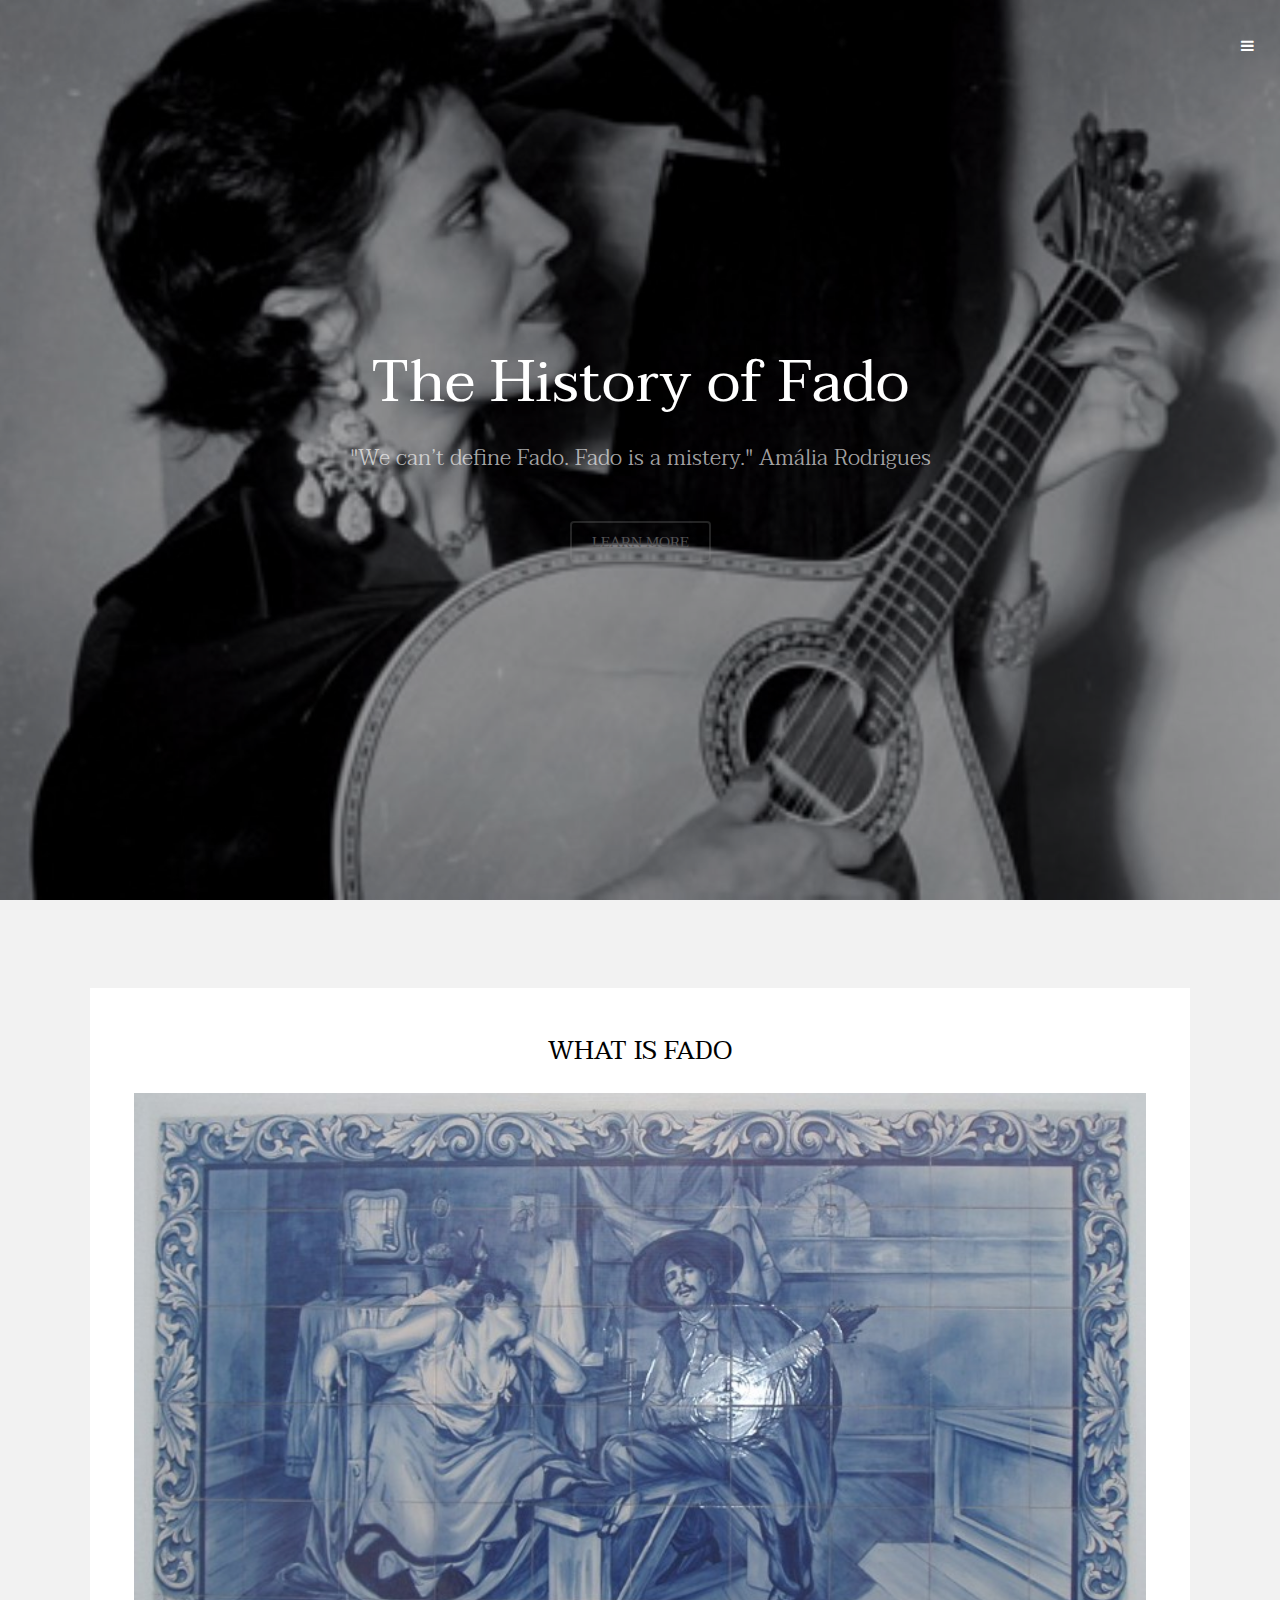
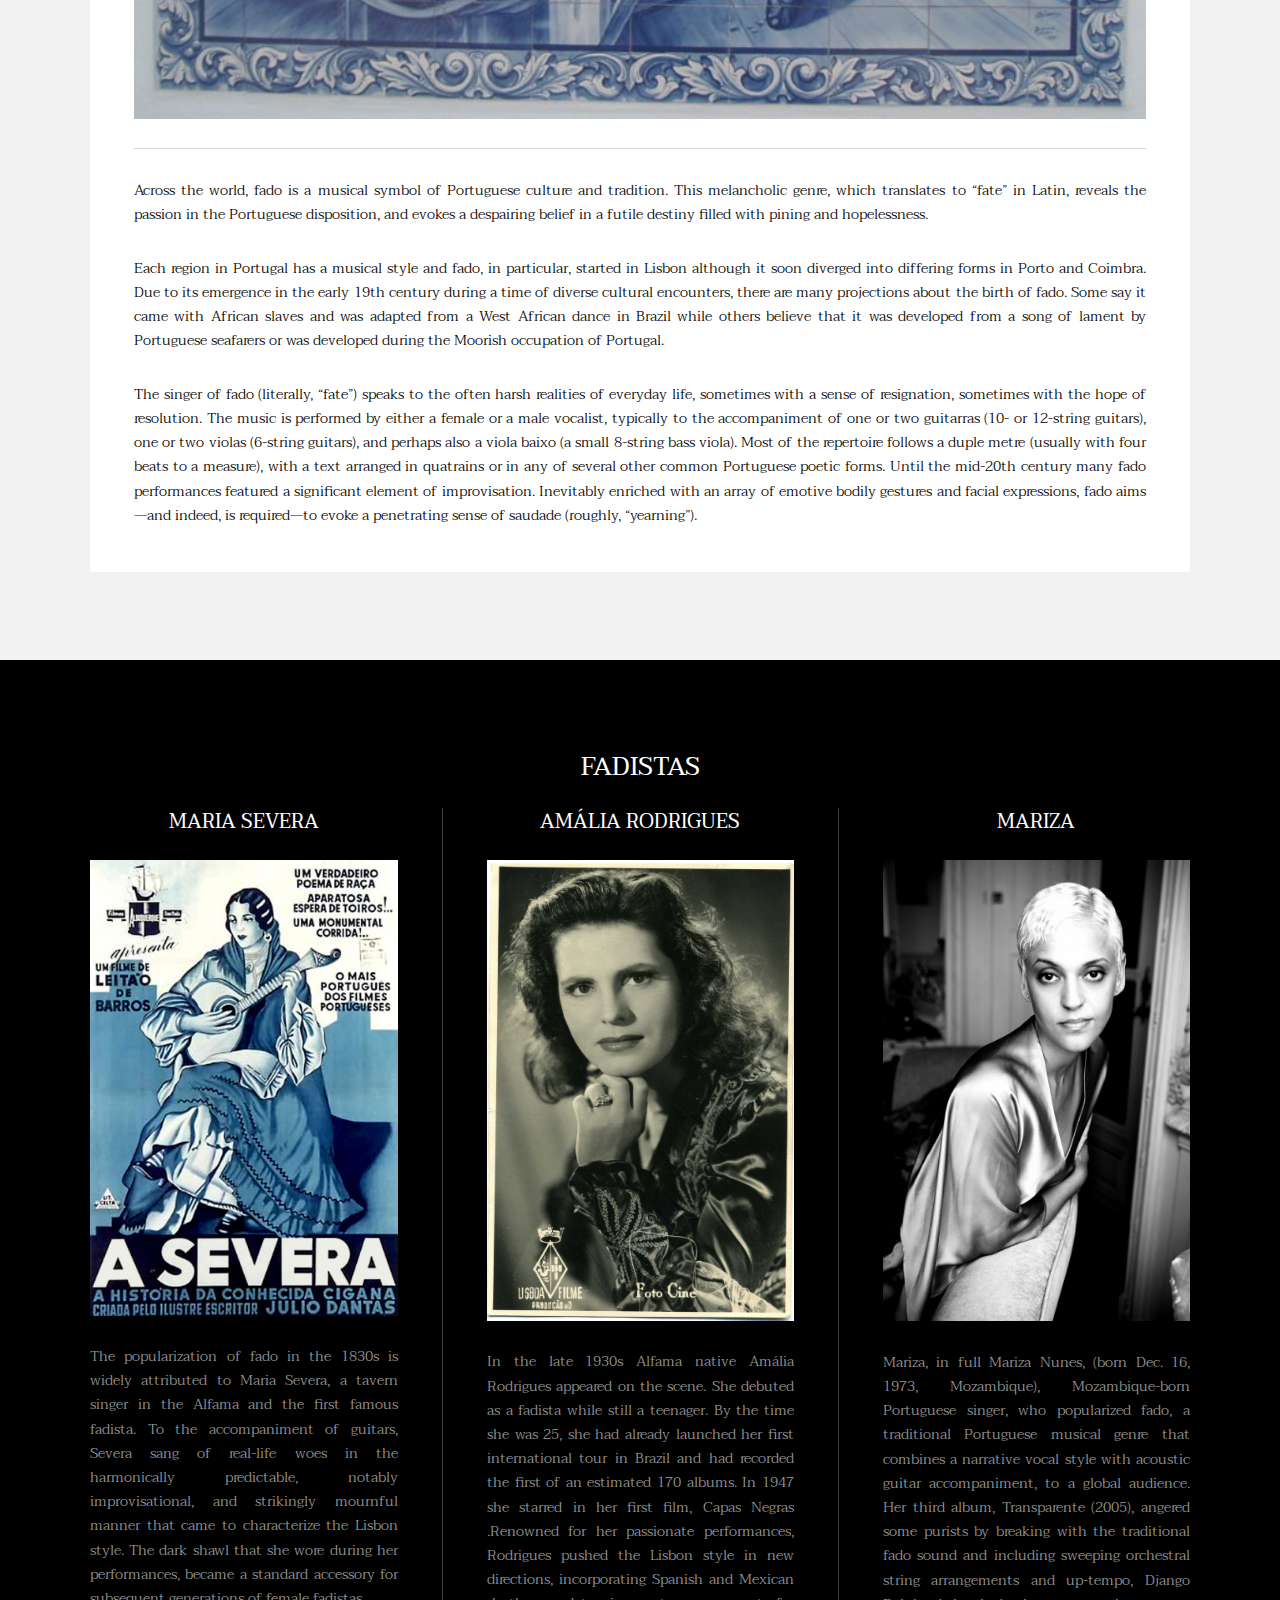
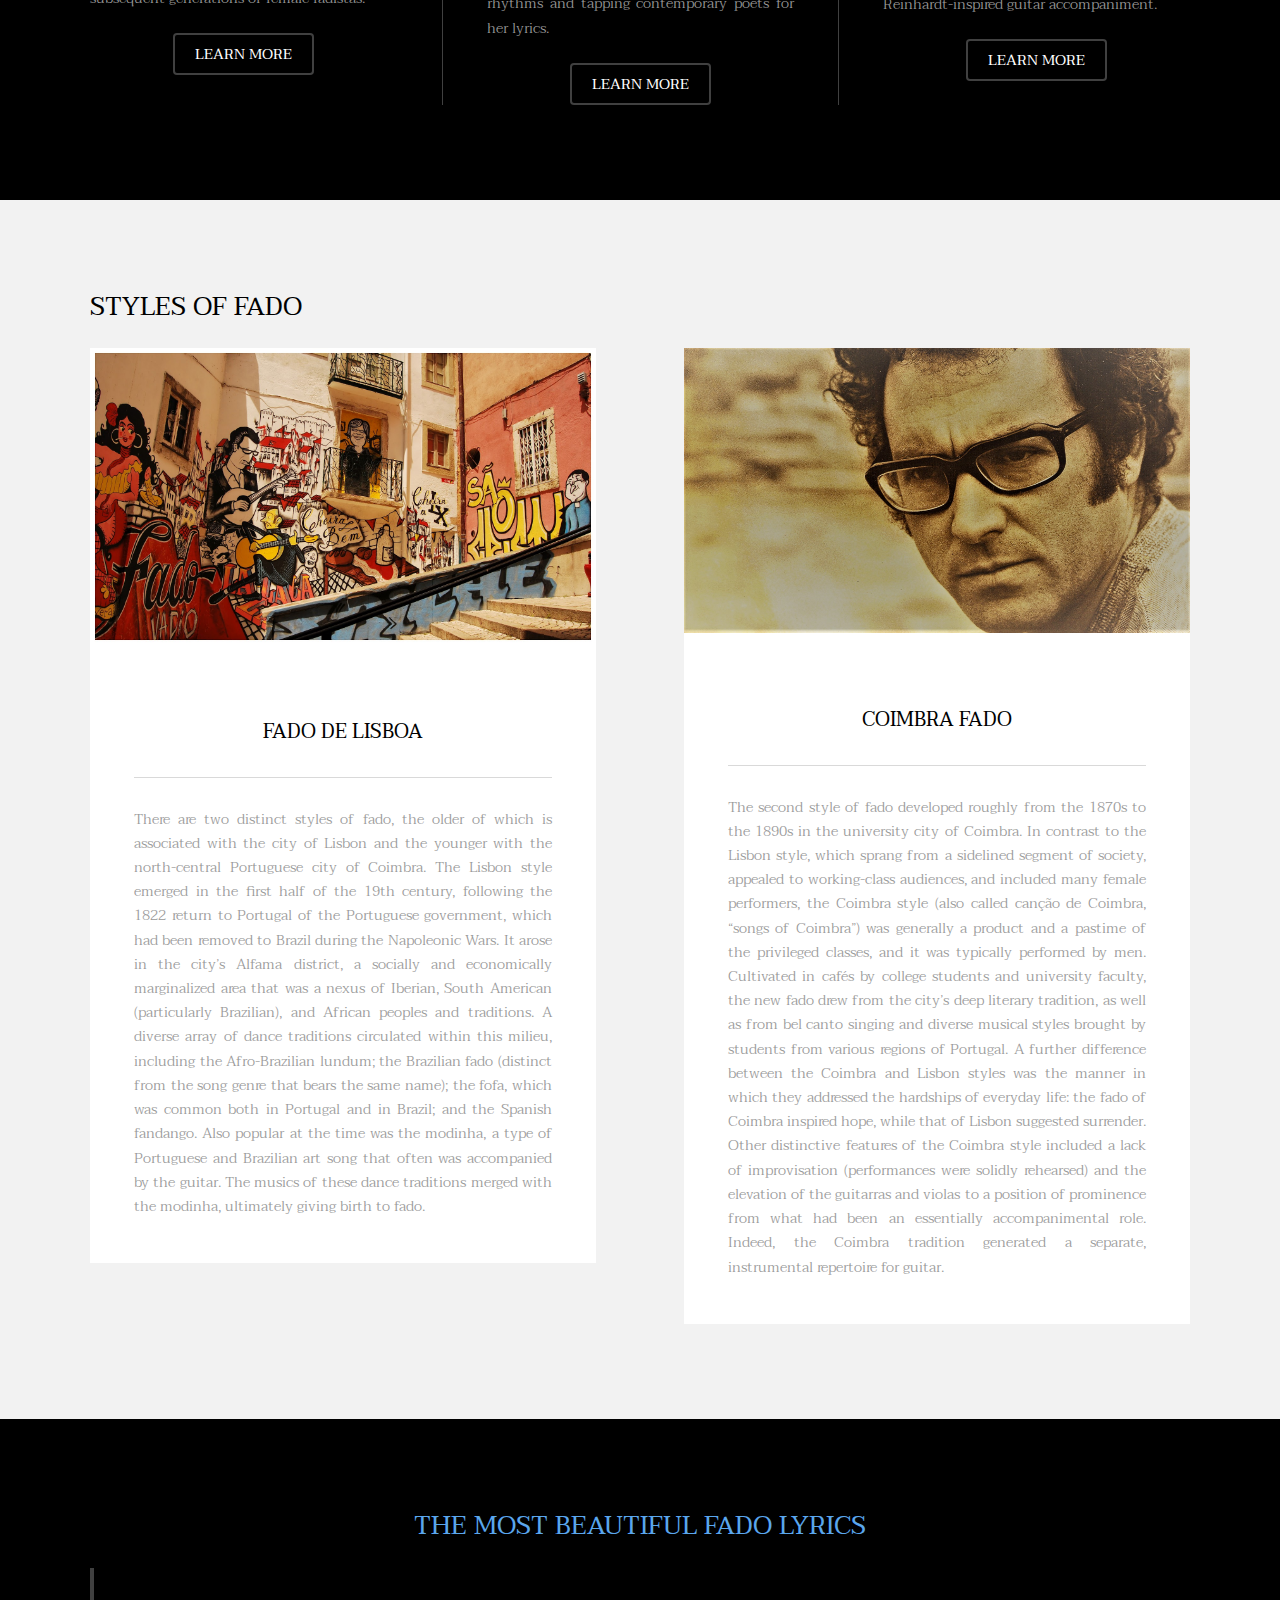
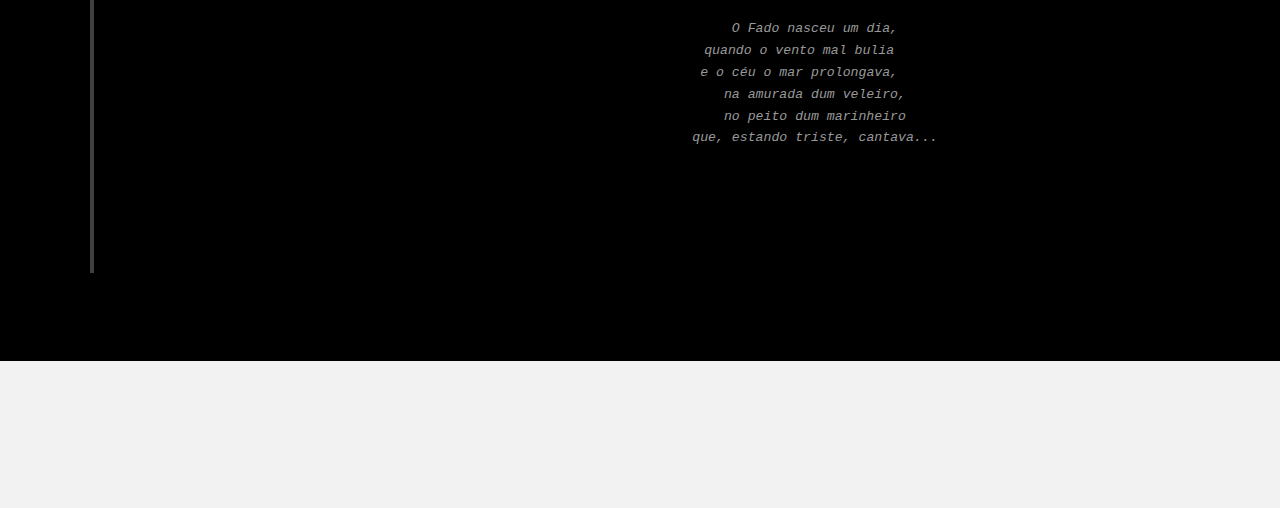
==== commit 54b7a4ba: "drugi komit odnosno menjanje sličice" ====
--- a/index.html
+++ b/index.html
@@ -123,7 +123,7 @@
 							<h3>Maria Severa</h3>
 						</header>
 						<div class="image fit">
-							<img src="images/severa2.jpg" alt="" />
+							<img src="images/severa.jpg" alt="" />
 						</div>
 
 						<p align="justify">The popularization of fado in the 1830s is widely attributed to Maria Severa, a tavern singer in the Alfama and the
